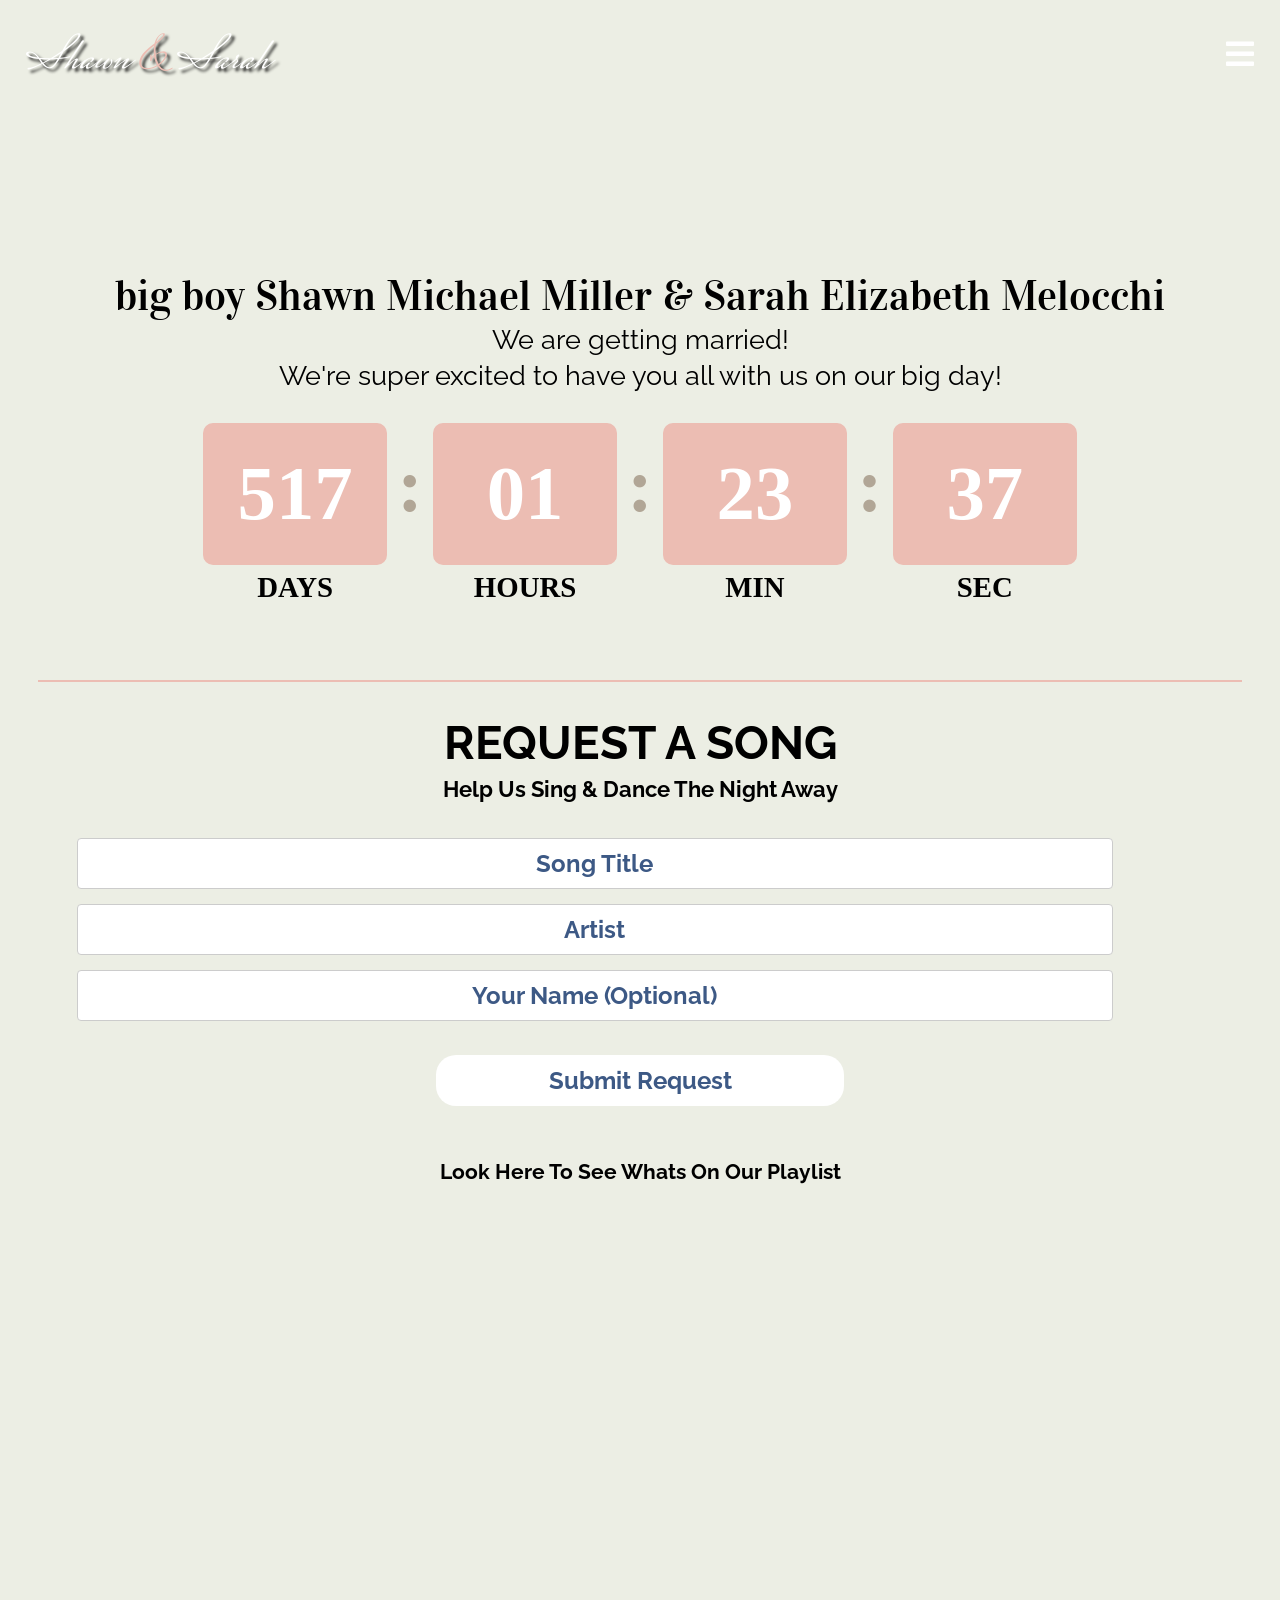
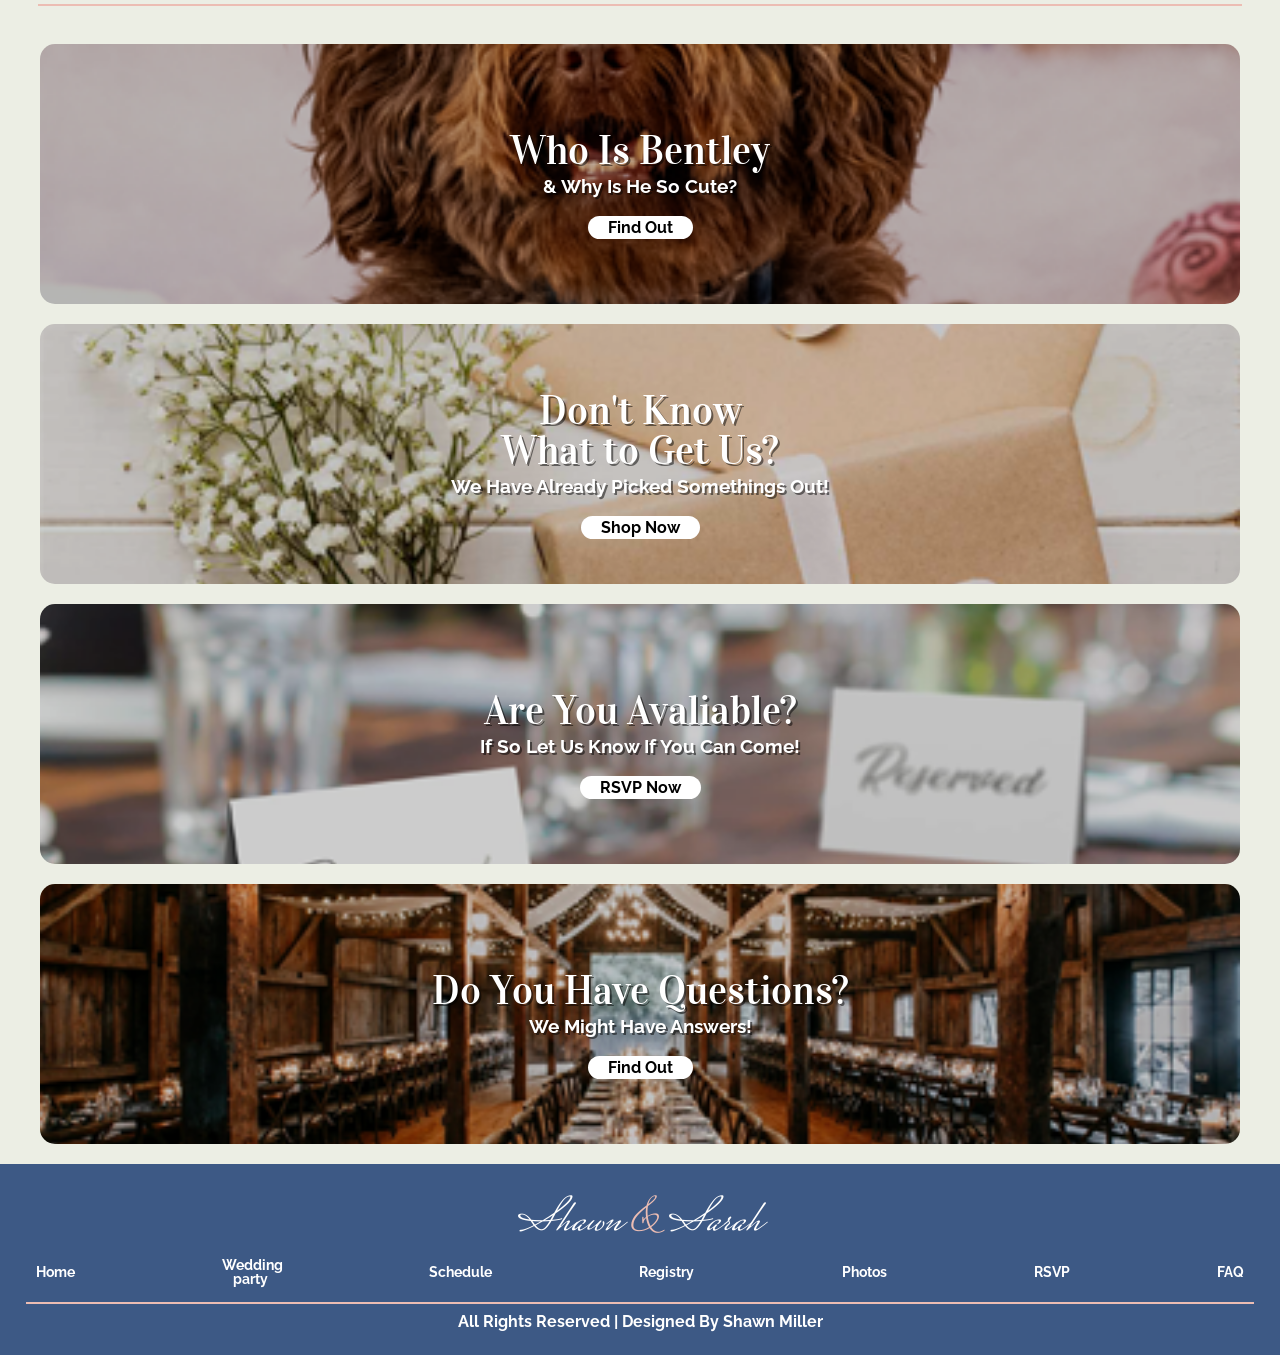
==== index.html @ 7bd36d6a "Index" ====
<!doctype html>
<html>
<head>
<meta charset="UTF-8">
<title>Shawn & Sarah</title>
<link href="css/reset.css" rel="stylesheet" type="text/css">
<link href="css/styles.css" rel="stylesheet" type="text/css">
<meta name="description" content="Shawn & Sara Wedding"/>
<meta name="viewport" content="initial-scale=1.0,width=device-width,maximum-scale=1,minimum-scale=1,user-scalable=no" />
<meta name="apple-mobile-web-app-capable" content="yes"/>
<link rel="stylesheet" href="https://use.fontawesome.com/releases/v5.0.7/css/all.css">
<link href="img/favicon.ico" type="image/x-icon" rel="shortcut icon"/>
<link rel="preconnect" href="https://fonts.googleapis.com">
<link rel="preconnect" href="https://fonts.gstatic.com" crossorigin>
<link rel="preconnect" href="https://fonts.googleapis.com">
<link rel="preconnect" href="https://fonts.gstatic.com" crossorigin>
<link href="https://fonts.googleapis.com/css2?family=Mrs+Saint+Delafield&family=Raleway:ital,wght@0,100..900;1,100..900&family=Vidaloka&display=swap" rel="stylesheet">
<script src="js/jquery-3.5.1.min.js"></script>
</head>

<body>

<header id="Home_header">
<nav id="mobile1">
<a href="#" id="button"><i class="fas fa-bars fa-2x"></i></a>
<a href="index.html"><h1>Shawn <span class="Addpink">&</span> Sarah</h1></a>
</nav><!--ends mobile1-->
<nav id="mobile2">
  <a href="index.html"><h1>Shawn <span class="Addpink">&</span> Sarah</h1></a>
<ul>
  <li><a href="index.html">Home</a></li>
  <li><a href="weddingparty.html">Wedding Party</a></li>
  <li><a href="schedule.html">Schedule</a></li>
  <li><a href="registry.html">Registry</a></li>
  <li><a href="photos.html">Photos</a></li>
  <li><a href="rsvp.html">RSVP</a></li>
  <li><a href="faq.html">FAQ</a></li>
</ul>
</nav><!--ends mobile2-->
</header><!--ends header_mobile-->


<main id="home">

<section class="Couple">
  <h1> big boy Shawn Michael Miller & Sarah Elizabeth Melocchi</h1>

  <p> We are getting married! <br>We're super excited to have you all with us on our big day!</br><p>

    <!-- count down timmer -->
  <section id="clock">

  <div class="container">
    <ul id="countdown">
      <li id="days">
        <span class="number">00</span>
        <span class="label">Days</span>
      </li>
      <li class="colon"><span>:</span></li>
      <li id="hours">
        <span class="number">00</span>
        <span class="label">Hours</span>
      </li>
      <li class="colon"><span>:</span></li>
      <li id="minutes">
        <span class="number">00</span>
        <span class="label">Min</span>
      </li>
      <li class="colon"><span>:</span></li>
      <li id="seconds">
        <span class="number">00</span>
        <span class="label">Sec</span>
      </li>
    </ul>
    <div id="timer-message" class="timer-message"></div>
  </div>
</section>
  <script>
  /* --------------------------
   * Based on Chris Johnson's Countup and Countdown https://codepen.io/chrisjdesigner/pen/dMbmoE
   * -------------------------- */
  /* --------------------------
   * GLOBAL VARS
   * -------------------------- */
  // The date you want to count down to
  var targetDate = new Date("2028/05/6 00:00:00");

  // Other date related variables
  var days;
  var hrs;
  var min;
  var sec;

  /* --------------------------
   * ON DOCUMENT LOAD
   * -------------------------- */
  $(function () {
    // Calculate time until launch date
    timeToLaunch();
    $("#days .number").text(days);
    $("#hours .number").text(hrs);
    $("#minutes .number").text(min);
    $("#seconds .number").text(sec);

    var currentDate = new Date();

    // Find the difference between dates
    var dateDiff = (currentDate - targetDate) / 1000;
    // Begin Countdown ONLY if date is in the future
    if (dateDiff < 0) {
      setTimeout(countDownTimer, 1001);
    } else {
      $("#days .number").text("00");
      $("#hours .number").text("00");
      $("#minutes .number").text("00");
      $("#seconds .number").text("00");
      $("#timer-message").text("Time To Say I Do!");
    }
  });

  /* --------------------------
  * FIGURE OUT THE AMOUNT OF TIME LEFT BEFORE LAUNCH
  * -------------------------- */
  function timeToLaunch() {
    // Get the current date
    var currentDate = new Date();

    // Find the difference between dates
    var diff = (currentDate - targetDate) / 1000;
    var diff = Math.abs(Math.floor(diff));

    // Check number of days until target
    days = Math.floor(diff / (24 * 60 * 60));
    sec = diff - days * 24 * 60 * 60;
    // Add leading 0s if days is below 10
    if (days < 10) {
      days = "0" + days;
    }
    // Add leading 0s if sec is below 10
    if (sec < 10) {
      sec = "0" + sec;
    }

    // Check number of hours until target
    hrs = Math.floor(sec / (60 * 60));
    sec = sec - hrs * 60 * 60;
    // Add leading 0s if hrs is below 10
    if (hrs < 10) {
      hrs = "0" + hrs;
    }
    if (sec < 10) {
      sec = "0" + sec;
    }

    // Check number of minutes until target
    min = Math.floor(sec / 60);
    sec = sec - min * 60;
    // Add leading 0s if min is below 10
    if (min < 10) {
      min = "0" + min;
    }
    if (sec < 10) {
      sec = "0" + sec;
    }
  }

  /* --------------------------
  * DISPLAY THE CURRENT COUNT TO LAUNCH
  * -------------------------- */
  function countDownTimer() {
    // Figure out the time to launch
    timeToLaunch();

    // Write to countdown component
    $("#days .number").text(days);
    $("#hours .number").text(hrs);
    $("#minutes .number").text(min);
    $("#seconds .number").text(sec);

    // Repeat the check every second
    setTimeout(countDownTimer, 1000);
  }
  </script>

</section>

<div class="requestbox">
        <h2>REQUEST A SONG</h2>
        <h3> Help Us Sing & Dance The Night Away</h3>
        <form action="https://formspree.io/f/xeelalpz" method="POST">
            <input type="text" name="song" placeholder="Song Title" required>
            <input type="text" name="artist" placeholder="Artist" required>
            <input type="text" name="guest" placeholder="Your Name (Optional)">
            <button type="submit">Submit Request</button>
        </form>
        <h4>Look Here To See Whats On Our Playlist</h4>

<iframe data-testid="embed-iframe" style="border-radius:20px" src="https://open.spotify.com/embed/playlist/1egYCrs48PpxqH69RDpEh1?utm_source=generator" width="100%" height="360" frameBorder="0" allowfullscreen="" allow="autoplay; clipboard-write; encrypted-media; fullscreen; picture-in-picture" loading="lazy"></iframe>
</div>


<section class="footerlinks">
<div class="whoisbentley">
<h1>Who Is Bentley</h1>
<h2>& Why Is He So Cute?</h2>
<h3><a href="whoisbentley.html">Find Out</a></h3>
</div>

<div class="registry">
<h1>Don't Know <br>What to Get Us?<br></h1>
<h2>We Have Already Picked Somethings Out!</h2>
<h3><a href="registry.html">Shop Now</a></h3>
</div>

<div class="rsvp">
<h1>Are You Avaliable?</h1>
<h2>If So Let Us Know If You Can Come!</h2>
<h3><a href="rsvp.html">RSVP Now</a></h3>
</div>

<div class="faq">
<h1>Do You Have Questions?</h1>
<h2>We Might Have Answers!</h2>
<h3><a href="faq.html">Find Out</a></h3>
</div>
</section>

</main>



<footer>
  <h1>Shawn <span class="Addpink">&</span> Sarah</h1>

  <nav id="footernav">
  <ul>
    <li><a href="index.html">Home</a></li>
    <li class="weddingpartylink"><a href="weddingparty.html">Wedding party</a></li>
    <li><a href="schedule.html">Schedule</a></li>
    <li><a href="registry.html">Registry</a></li>
    <li><a href="photos.html">Photos</a></li>
    <li><a href="rsvp.html">RSVP</a></li>
    <li><a href="faq.html">FAQ</a></li>
  </ul>
  </nav><!--ends mobile2-->


  <h6>All Rights Reserved | Designed By Shawn Miller</h6>
</footer>
<script src="js/script.js"></script>
</body>
</html>
---- css/styles.css ----
/*#3D5985;
#697A94;
#B1A696;
#DDD8C0;
#ECEEE4;*/

/*
.vidaloka-regular {
  font-family: "Vidaloka", serif;
  font-weight: 400;
  font-style: normal;
}

.raleway-<uniquifier> {
  font-family: "Raleway", sans-serif;
  font-optical-sizing: auto;
  font-weight: <weight>;
  font-style: normal;
}
mrs-saint-delafield-regular {
  font-family: "Mrs Saint Delafield", cursive;
  font-weight: 400;
  font-style: normal;
}
*/
/*STARTS CSS for all pages*/
body{
  background-color: #ECEEE4;
}
img{
  width: 100%;
}
/*Shawn & Sarah Logo*/
header h1{
font-family: "Mrs Saint Delafield", cursive;
font-weight: 400;
font-style: normal;
color: #fff;
font-size: 3em;
padding: 3% 2% 2%;
}
header a:link, header a:active, header a:visited{
color: #fff;
text-decoration: none;
padding-right: 5%;
transition: color .5s;
}
.Addpink{
  color: #ECBDB3;
}
/*Shawn & Sarah Logo*/

/*Starts Moblie Nav*/
#button{
  float: right;
  color: #fff;
  font-size: 1em;
  padding: 3% 2% 0;/*pushes button inward on top and sides*/
}

#mobile2{
  position: absolute; /* Fixes position relative to viewport */
  width: 100%;     /* Spans full width */
  height: 800px;
  top: 0%;
  bottom: 0%;
  z-index: 2;   /* Ensures it stays above other content */
  text-align: center;
  display: none;
  background-color: #3D5985;
  padding-top: 0%;
}
#mobile2 h1{
  margin-top: 20px;
  font-size: 3.5em;
}
#mobile2 li{
  font-family: "Raleway", sans-serif;
  font-optical-sizing: auto;
  font-weight: <weight>;
  font-style: normal;
  font-size: 2em;
  line-height: 3em;
  padding-left: 5%;
}
#mobile2 li:hover{
  background-color: #B1A696;
}
#mobile2 a:link, #mobile2 a:active, #mobile2 a:visited{
color: #fff;
text-decoration: none;
padding-right: 5%;
transition: color .5s;
}
#mobile2 a:hover{
  color: #ECEEE4;
}/*ends Moblie Nav*/
/*Starts Links on all pages*/
.footerlinks{
  margin: 5px 40px 10px;
}

.whoisbentley{
  width: 100%;
  height: 260px;
  align-content: center;
  margin-bottom: 20px;
  background-image: url(../img/WHOISBENTLY.png);
  background-repeat: no-repeat; /* Prevents the image from tiling */
  background-position: center;
  background-size: cover; /* Scales the image to cover the entire container */
  border-radius: 15px;
}
.whoisbentley h1{
  margin-top: 50px;
  font-family: "Vidaloka", serif;
  font-weight: 400;
  font-style: normal;
  font-size: 2.5em;
  text-align: center;
  padding-bottom: 6px;
  color: #fff;
  text-shadow: 2px 2px rgba(0, 0, 0, 0.5); /* h-shadow, v-shadow, color */
}
.whoisbentley h2{
  font-family: "Raleway", sans-serif;
  font-optical-sizing: auto;
  font-weight: bold;
  font-style: normal;
  font-size: 1.2em;
  text-align: center;
  padding-bottom: 1%;
  color: #fff;
  text-shadow: 2px 2px rgba(0, 0, 0, 0.5); /* h-shadow, v-shadow, color */
}

.whoisbentley h3{
  font-family: "Raleway", sans-serif;
  font-optical-sizing: auto;
  font-weight: bold;
  font-style: normal;
  font-size: 1em;
  text-align: center;
  padding-bottom: 1%;
  padding: 2px;
  margin: 10px 30px 30px;
}
.whoisbentley a:link, .whoisbentley a:active, .whoisbentley a:visited{
  color: #000;
  padding: 2px 20px 2px;
  text-decoration: none;
  transition: .5s;
  background-color: #fff;
  border-radius: 15px;
}

.whoisbentley a:hover{
  color: #ECBDB3;
  padding: 2px 30px 2px;
}

.registry{
  width: 100%;
  height: 260px;
  align-content: center;
  margin-bottom: 20px;
  background-image: url(../img/Gift.png);
  background-repeat: no-repeat; /* Prevents the image from tiling */
  background-position: center;
  background-size: cover; /* Scales the image to cover the entire container */
  border-radius: 15px;
}
.registry h1{
  margin-top: 50px;
  font-family: "Vidaloka", serif;
  font-weight: 400;
  font-style: normal;
  font-size: 2.5em;
  text-align: center;
  padding-bottom: 6px;
  color: #fff;
  text-shadow: 2px 2px rgba(0, 0, 0, 0.5); /* h-shadow, v-shadow, color */
}
.registry h2{
  font-family: "Raleway", sans-serif;
  font-optical-sizing: auto;
  font-weight: bold;
  font-style: normal;
  font-size: 1.2em;
  text-align: center;
  padding-bottom: 1%;
  color: #fff;
  text-shadow: 2px 2px rgba(0, 0, 0, 0.5); /* h-shadow, v-shadow, color */
}

.registry h3{
  font-family: "Raleway", sans-serif;
  font-optical-sizing: auto;
  font-weight: bold;
  font-style: normal;
  font-size: 1em;
  text-align: center;
  padding-bottom: 1%;
  padding: 2px;
  margin: 10px 30px 30px;
}
.registry a:link, .registry a:active, .registry a:visited{
  color: #000;
  padding: 2px 20px 2px;
  text-decoration: none;
  transition: .5s;
  background-color: #fff;
  border-radius: 15px;
}

.registry a:hover{
  color: #ECBDB3;
  padding: 2px 30px 2px;
}

.rsvp{
  width: 100%;
  height: 260px;
  align-content: center;
  margin-bottom: 20px;
  background-image: url(../img/rsvp.png);
  background-repeat: no-repeat; /* Prevents the image from tiling */
  background-position: center;
  background-size: cover; /* Scales the image to cover the entire container */
  border-radius: 15px;
}
.rsvp h1{
  margin-top: 50px;
  font-family: "Vidaloka", serif;
  font-weight: 400;
  font-style: normal;
  font-size: 2.5em;
  text-align: center;
  padding-bottom: 6px;
  color: #fff;
  text-shadow: 2px 2px rgba(0, 0, 0, 0.5); /* h-shadow, v-shadow, color */
}
.rsvp h2{
  font-family: "Raleway", sans-serif;
  font-optical-sizing: auto;
  font-weight: bold;
  font-style: normal;
  font-size: 1.2em;
  text-align: center;
  padding-bottom: 1%;
  color: #fff;
  text-shadow: 2px 2px rgba(0, 0, 0, 0.5); /* h-shadow, v-shadow, color */
}

.rsvp h3{
  font-family: "Raleway", sans-serif;
  font-optical-sizing: auto;
  font-weight: bold;
  font-style: normal;
  font-size: 1em;
  text-align: center;
  padding-bottom: 1%;
  padding: 2px;
  margin: 10px 30px 30px;
}
.rsvp a:link, .rsvp a:active, .rsvp a:visited{
  color: #000;
  padding: 2px 20px 2px;
  text-decoration: none;
  transition: .5s;
  background-color: #fff;
  border-radius: 15px;
}

.rsvp a:hover{
  color: #ECBDB3;
  padding: 2px 30px 2px;
}

.faq{
  width: 100%;
  height: 260px;
  align-content: center;
  margin-bottom: 20px;
  background-image: url(../img/Barn.png);
  background-repeat: no-repeat; /* Prevents the image from tiling */
  background-position: center;
  background-size: cover; /* Scales the image to cover the entire container */
  border-radius: 15px;
}
.faq h1{
  margin-top: 50px;
  font-family: "Vidaloka", serif;
  font-weight: 400;
  font-style: normal;
  font-size: 2.5em;
  text-align: center;
  padding-bottom: 6px;
  color: #fff;
  text-shadow: 2px 2px rgba(0, 0, 0, 0.5); /* h-shadow, v-shadow, color */
}
.faq h2{
  font-family: "Raleway", sans-serif;
  font-optical-sizing: auto;
  font-weight: bold;
  font-style: normal;
  font-size: 1.2em;
  text-align: center;
  padding-bottom: 1%;
  color: #fff;
  text-shadow: 2px 2px rgba(0, 0, 0, 0.5); /* h-shadow, v-shadow, color */
}

.faq h3{
  font-family: "Raleway", sans-serif;
  font-optical-sizing: auto;
  font-weight: bold;
  font-style: normal;
  font-size: 1em;
  text-align: center;
  padding-bottom: 1%;
  padding: 2px;
  margin: 10px 30px 30px;
}
.faq a:link, .faq a:active, .faq a:visited{
  color: #000;
  padding: 2px 20px 2px;
  text-decoration: none;
  transition: .5s;
  background-color: #fff;
  border-radius: 15px;
}

.faq a:hover{
  color: #ECBDB3;
  padding: 2px 30px 2px;
}/*Ends Links on all pages*/
/*ENDS CSS for all pages*/



/*Starts Main Home page*/
#Home_header #mobile1 h1{
text-shadow: 3px 3px 3px rgba(0, 0, 0, 1);
}

#Home_header{
  height: 250px;
  background-image: url(../img/Shawn_&_Sarah_Home.png);
  background-repeat: no-repeat; /* Prevents the image from tiling */
  background-position: 0px -200px; /* Centers the image */
  background-size: cover; /* Scales the image to cover the entire container */
}
.ShawnSarahhomepage{
  max-width:900px;
}
.Couple{
  padding: 2% 2% 2%;
}
.Couple h1{
  font-family: "Vidaloka", serif;
  font-weight: 400;
  font-style: normal;
  font-size: 2.6em;
  text-align: center;
  padding-bottom: 5px;
}

.Couple p{
  font-family: "Raleway", sans-serif;
  font-optical-sizing: auto;
  font-weight: <weight>;
  font-style: normal;
  font-size: 1.7em;
  text-align: center;
  line-height: 1.3em;
  padding-bottom: 15px;
}

.Couple h3{
  font-family: "Vidaloka", serif;
  font-weight: 400;
  font-style: normal;
  font-size: 3.5em;
  text-align: center;
  color: #3D5985;
}

/*--#clock{
  text-align: center;
  font-family: "Vidaloka", serif;
  font-weight: 400;
  font-style: normal;
  font-size: 3em;
  color: #ECBDB3;
}
.clock{
  text-align: center;
  font-family: "Raleway", sans-serif;
  font-optical-sizing: auto;
  font-weight: <weight>;
  font-style: normal;
  font-size: 1.5em;
  text-align: center;
  word-spacing: 15px;
  margin-left: 20px;
}*/
#clock *,
#clock *:before,
#clock *:after {
  box-sizing: border-box;
}

#clock .main-content {
  height: 100%;
  display: flex;
  justify-content: center;
  align-items: center;
  text-align: center;
}

#clock.container {
  width: 100%;
  max-width: 960px;
  margin: auto;
  padding-inset: 20px;
}

/* Countdown styles */
ul#countdown {
  position: relative;
  display: flex;
  justify-content: center;
  gap: 10px;
  margin: 0 auto;
  padding: 0;
  color: #000;
  overflow: hidden;
  font-weight: bold;
  line-height: 1.25;

  li {
    flex: 0 0 15%;
    position: relative;
    margin: 0;
    padding: 0;
    display: flex;
    flex-direction: column;
    text-align: center;

    .number,
    &.colon span {
      font-size: clamp(2rem, 6vw, 7.2rem);
    }

    .number {
      padding: 0.3em;
      margin-bottom: 5px;
      display: block;
      background-color: #ECBDB3;
      border-radius: 10px;
      color: #fff;
    }

    &.colon {
      flex: 0 0 1%;
      display: block;

      span {
        padding: 0.2em 0 0;
        display: block;
        color: #B1A696;
      }
    }

    .label {
      color: #000;
      font-size: clamp(1.3rem, 3vw, 1.8rem);
      text-transform: uppercase;
    }
  }
}

.timer-message {
  text-align: center;
  font-family: "Raleway", sans-serif;
  font-optical-sizing: auto;
  font-weight: bold;
  font-style: normal;
  font-size: 2em;
  text-align: center;
  color: #DE8E7C;
  padding-top: 10px;
}

.requestbox{
  padding: 3%;
  margin: 3%;
  border-top: 2px solid #ECBDB3;
  border-bottom: 2px solid #ECBDB3;
}/* Countdown styles */

.requestbox h2{
  font-family: "Raleway", sans-serif;
  font-optical-sizing: auto;
  font-weight: bold;
  font-style: normal;
  font-size: 2.9em;
  text-align: center;
  padding-bottom: 1%;
}
.requestbox h3{
  font-family: "Raleway", sans-serif;
  font-optical-sizing: auto;
  font-weight: bold;
  font-style: normal;
  font-size: 1.4em;
  text-align: center;
  padding-bottom: 2%;
}
.requestbox h4{
  font-family: "Raleway", sans-serif;
  font-optical-sizing: auto;
  font-weight: bold;
  font-style: normal;
  font-size: 1.293em;
  text-align: center;
  padding: 2%;
}
.requestbox input{
  border: none;
  background-color: #fff;
  color: #B1A696;
  font-family: "Raleway", sans-serif;
  font-optical-sizing: auto;
  font-weight: bold;
  font-style: normal;
  font-size: 1.5em;
  border-radius: 20px;
  text-align: center;
  padding: 1% 10% 1%;
  margin-bottom: 3%;
  display: block; /* Input elements are inline by default, change to block */
  margin: 3% auto; /* Sets left and right margins to auto */
}
::placeholder{
  color: #3D5985;
}
.requestbox form{
  align-items: center;
}

.requestbox button{
  color: #3D5985;
  border: none;
  background-color: #fff;
  font-family: "Raleway", sans-serif;
  font-optical-sizing: auto;
  font-weight: bold;
  font-style: normal;
  font-size: 1.5em;
  border-radius: 20px;
  text-align: center;
  padding: 1% 10% 1%;
  display: block; /* Input elements are inline by default, change to block */
  margin: 3% auto; /* Sets left and right margins to auto */
}
.requestbox button:hover{
color: #ECBDB3;
}
.requestbox iframe{
  display: block;
margin: 0% auto;
}
/*Ends Main Home page*/

/*Starts Registry Page*/
#registry_header{
  height: 250px;
  background-image: url(../img/REG_HEAD.PNG);
  background-repeat: no-repeat; /* Prevents the image from tiling */
  background-size: cover; /* Scales the image to cover the entire container */
}
.registry_text{
  margin:  15px 40px;
}
.registry_text h1{
  font-family: "Vidaloka", serif;
  font-weight: 400;
  font-style: normal;
  font-size: 2.6em;
  text-align: center;
  padding-bottom: 15px;
}
.registry_text p{
  font-family: "Raleway", sans-serif;
  font-optical-sizing: auto;
  font-weight: bold;
  font-style: normal;
  font-size: 1em;
  text-align: center;
  line-height: 1.3em;
}

.registry_links{
  background-color: #fff;
  margin: 10px 40px 30px;
  padding: 15px;
  border-radius: 20px;
}

.registry_links img{
  border-radius: 20px;
}
.registry_links h1{
  font-family: "Vidaloka", serif;
  font-weight: 400;
  font-style: normal;
  font-size: 2.5em;
  text-align: center;
  padding: 15px 0px 40px;
}

.registry_links h2{
  font-family: "Raleway", sans-serif;
  font-optical-sizing: auto;
  font-weight: bold;
  font-style: normal;
  font-size: 1.2em;
  text-align: center;
  padding-bottom: 20px;
}
.registry_links a:link, .registry_links a:active, .registry_links a:visited{
  color: #fff;
  padding: 10px 80px 10px;
  text-decoration: none;
  transition: .5s;
  background-color: #000;
  border-radius: 30px;
}

.registry_links a:hover{
  color: #ECBDB3;
  padding: 10px 110px 10px;
}
/*Ends Registry Page*/

/*Starts RSVP PAGE*/
#rsvp_header{
  height: 250px;
  background-image: url(../img/RSVP_HEADER.png);
  background-repeat: no-repeat; /* Prevents the image from tiling */
  background-size: cover; /* Scales the image to cover the entire container */
}
#RSVP_PAGE h1{
  font-family: "Vidaloka", serif;
  font-weight: 400;
  font-style: normal;
  font-size: 2.6em;
  text-align: center;
  padding: 20px 0px;
}

#RSVP_PAGE h2{
  font-family: "Raleway", sans-serif;
  font-optical-sizing: auto;
  font-weight: bold;
  font-style: normal;
  font-size: 1.3em;
  text-align: center;
  padding-top: 5%;
}

.rsvp-container {
  max-width: 500px;
  margin: 50px auto;
  padding: 30px;
  border: 1px solid #ddd;
  border-radius: 8px;
  font-family: sans-serif;
  text-align: center;
  box-shadow: 0 4px 10px rgba(0,0,0,0.1);
}

input[type="text"], textarea {
  width: 90%;
  padding: 10px;
  margin: 15px 0;
  border: 1px solid #ccc;
  border-radius: 4px;
}

#RSVP_PAGE button {
  background-color: #2c3e50;
  color: white;
  padding: 10px 20px;
  border: none;
  border-radius: 4px;
  cursor: pointer;
}

#RSVP_PAGE button:hover {
  background-color: #34495e;
}

.radio-group {
  text-align: left;
  display: inline-block;
  margin: 15px 0;
}

/*Ends RSVP Page*/

/*Starts FAQ PAGE*/
#FAQ_header{
  height: 250px;
  background-image: url(../img/download.jpg);
  background-repeat: no-repeat; /* Prevents the image from tiling */
  background-size: cover; /* Scales the image to cover the entire container */
}
#faq_page h1{
  font-family: "Vidaloka", serif;
  font-weight: 400;
  font-style: normal;
  font-size: 2.6em;
  text-align: center;
  padding: 20px 0px;
}

.faq-item {
  margin:  0px 40px 0px;
  background-color: none;
  border-bottom: 2px solid #ECBDB3;
}

.faq-question {
  padding-bottom: 10px;
  padding-top: 10px;
  background-color: #ECEEE4;
  width: 100%;
  display: flex;
  justify-content: space-between; /* Pushes text left, icon right */
  align-items: center;      /* Keeps icon centered vertically to the text */
  border: none;
  cursor: pointer;
  gap: 20px;                /* Ensures text never touches the icon */
}

.faq-question p{
  font-family: "Vidaloka", serif;
  font-weight: 400;
  font-style: normal;
  font-size: 1.2em;
  text-align: left;
}

/* The Plus/X Icon */
.icon {
  position: relative;
  width: 25px;
  height: 25px;
  flex-shrink: 0;           /* CRITICAL: Prevents icon from shrinking */
  transition: transform 0.4s ease;
}

.line {
  position: absolute;
  background-color: #3D5985; /* Change icon color here */
  transition: all 0.3s ease;
  border-radius: 2px;
}

.horizontal {
  width: 100%;
  height: 2px;
  top: 50%;
  transform: translateY(-50%);
}

.vertical {
  width: 2px;
  height: 100%;
  left: 50%;
  transform: translateX(-50%);
}

/* Animation: Plus to X */
.faq-item.active .icon {
  transform: rotate(45deg); /* Rotates the whole icon to make the X */
}

.faq-item.active .vertical {
  /* This creates a cleaner X by aligning with the horizontal line */
  transform: translateX(-50%) rotate(180deg);
}

/* Smooth Slide Logic */
.faq-answer {
  max-height: 0;
  overflow: hidden;
  transition: max-height 0.3s cubic-bezier(0.4, 0, 0.2, 1);
}

.faq-item.active .faq-answer {
  max-height: 1000px; /* Large enough to fit any answer */
  padding-bottom: 10px;
  padding-left: 5px;
}

.faq-answer p{
  font-family: "Raleway", sans-serif;
  font-optical-sizing: auto;
  font-weight: bold;
  font-style: normal;
  text-align: left;
  font-size: .8em;
}
/*Ends FAQ PAGE*/




/*Starts Footer*/
footer{
  position: sticky; /* Fixes position relative to viewport */
  top: 0%;
  padding: 2%;
  text-align: center;
  background-color: #3D5985;
}
footer h1{
  font-family: "Mrs Saint Delafield", cursive;
  font-weight: 400;
  font-style: normal;
  color: #fff;
  font-size: 3em;
  padding: 10px;
}

#footernav{
  font-family: "Raleway", sans-serif;
  font-optical-sizing: auto;
  font-weight: bold;
  font-style: normal;
  font-size: .9em;
  padding-bottom: 15px;
}
#footernav ul{
  display: flex;
  justify-content: space-between;
  align-items: center;
  margin: 0px 10px;
}

#footernav .weddingpartylink{
width: 60px;
}

#footernav a:link, #footernav a:active, #footernav a:visited{
color: #fff;
text-decoration: none;
padding-right: 5%;
transition: color .5s;
}
#footernav a:hover{
  color: #ECEEE4;
}/*ends Moblie Nav*/
footer h6{
  font-family: "Raleway", sans-serif;
  font-optical-sizing: auto;
  font-weight: bold;
  font-style: normal;
  font size:1em;
  color: #fff;
  border-top: 2px solid #ECBDB3;
  padding-top: 10px;
}
/*ends Footer*/
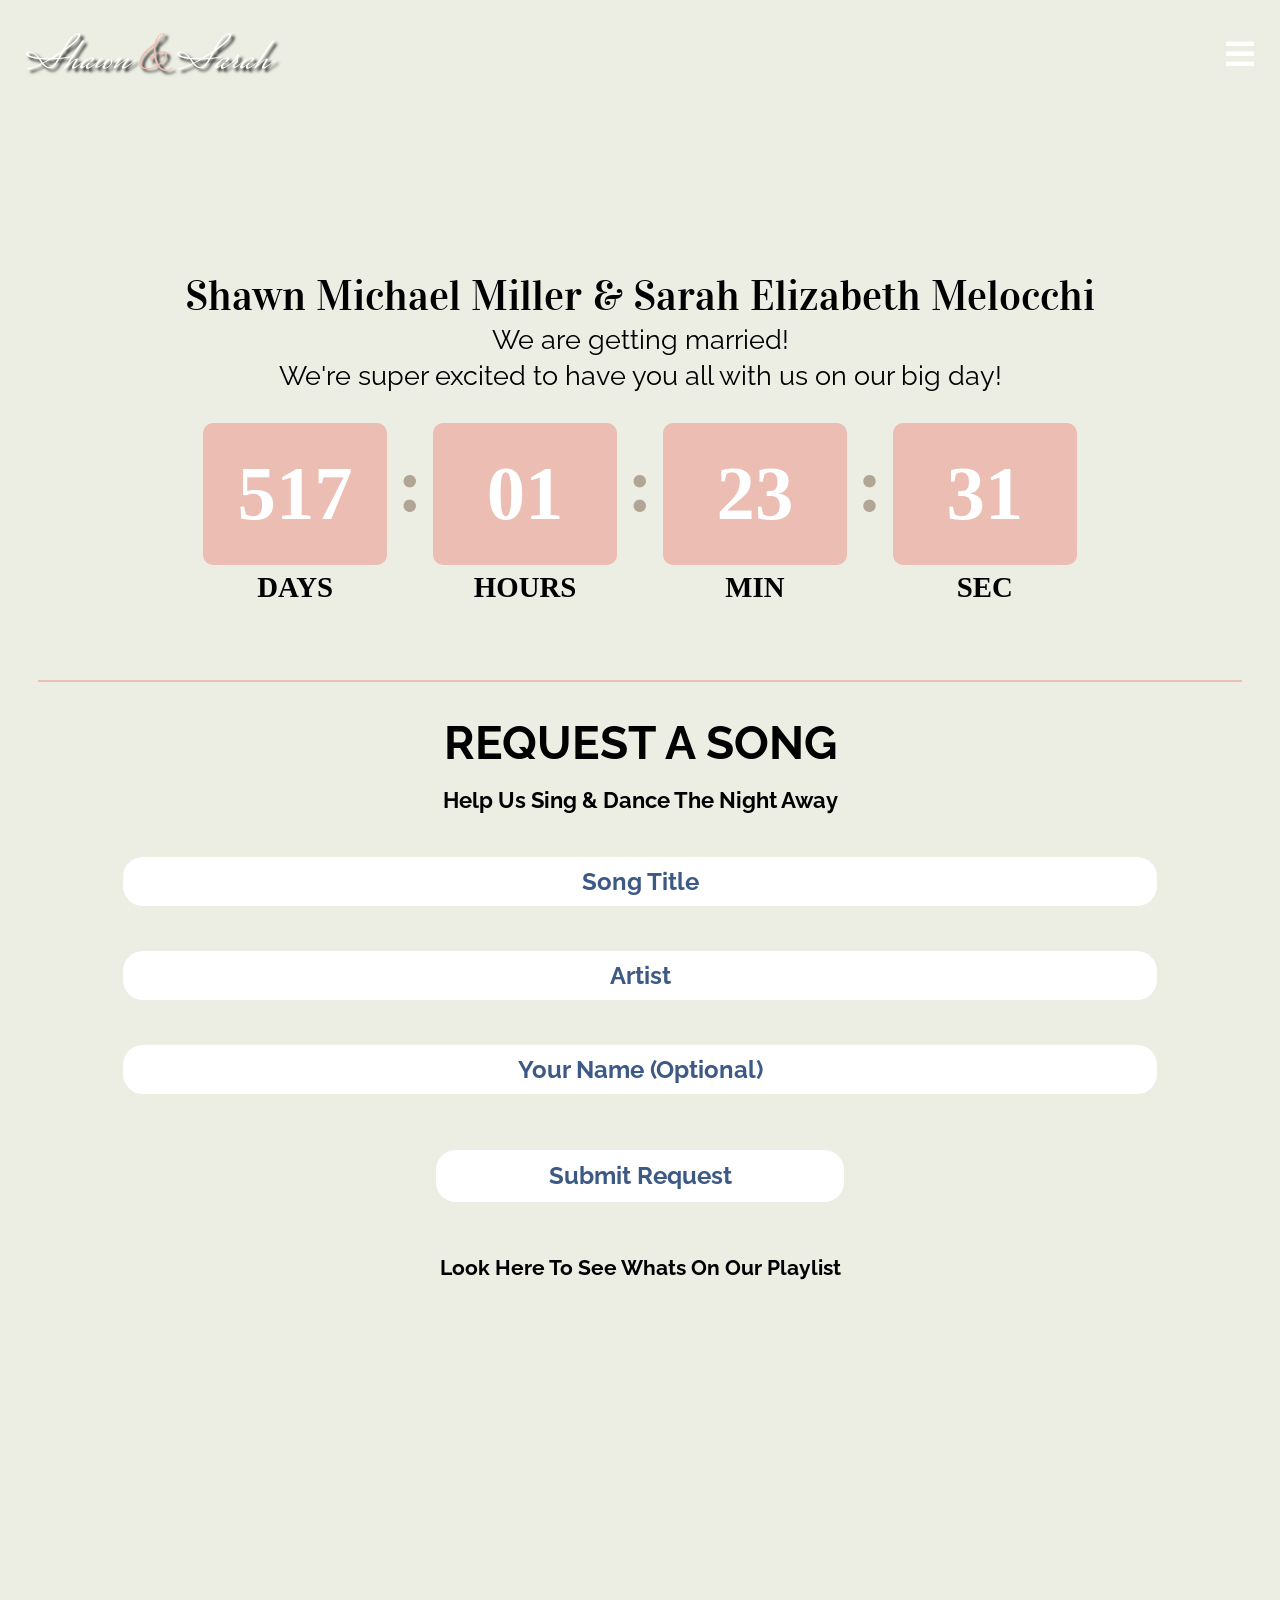
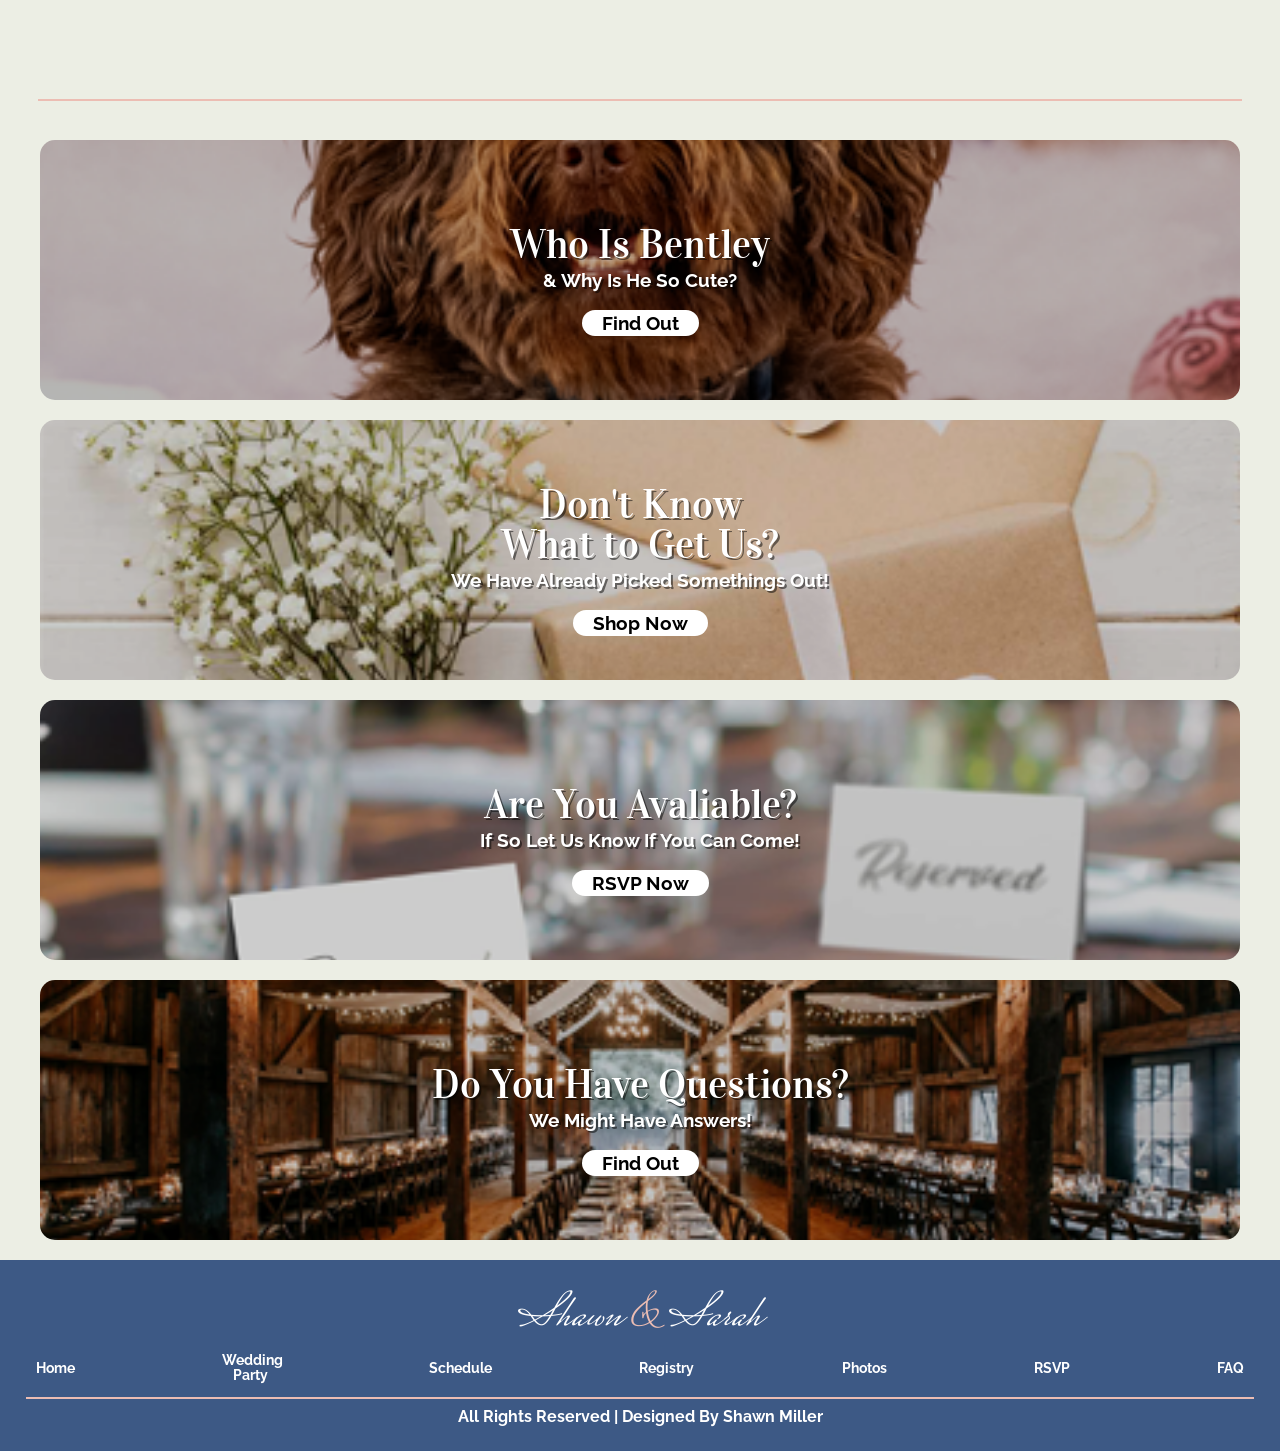
==== commit 676af898: "7/18 3am Update" ====
--- a/index.html
+++ b/index.html
@@ -27,6 +27,7 @@
 </nav><!--ends mobile1-->
 <nav id="mobile2">
   <a href="index.html"><h1>Shawn <span class="Addpink">&</span> Sarah</h1></a>
+  <a href="#" id="close-btn">&times;</a>
 <ul>
   <li><a href="index.html">Home</a></li>
   <li><a href="weddingparty.html">Wedding Party</a></li>
@@ -43,7 +44,7 @@
 <main id="home">
 
 <section class="Couple">
-  <h1> big boy Shawn Michael Miller & Sarah Elizabeth Melocchi</h1>
+  <h1>Shawn Michael Miller & Sarah Elizabeth Melocchi</h1>
 
   <p> We are getting married! <br>We're super excited to have you all with us on our big day!</br><p>
 
@@ -235,7 +236,7 @@
   <nav id="footernav">
   <ul>
     <li><a href="index.html">Home</a></li>
-    <li class="weddingpartylink"><a href="weddingparty.html">Wedding party</a></li>
+    <li class="weddingpartylink"><a href="weddingparty.html">Wedding Party</a></li>
     <li><a href="schedule.html">Schedule</a></li>
     <li><a href="registry.html">Registry</a></li>
     <li><a href="photos.html">Photos</a></li>
--- a/css/styles.css
+++ b/css/styles.css
@@ -58,10 +58,26 @@
   padding: 3% 2% 0;/*pushes button inward on top and sides*/
 }
 
+#close-btn {
+  position: absolute;
+  top: 20px;
+  right: 10px;
+  font-size: 4em;      /* Makes the X nice and big */
+  color: #fff;         /* Matches your white text */
+  text-decoration: none;
+  cursor: pointer;
+  line-height: 1;
+  transition: color 0.3s;
+}
+
+#close-btn:hover {
+  color: #ECEEE4;      /* Matches your other hover link color */
+}
+
 #mobile2{
-  position: absolute; /* Fixes position relative to viewport */
+  position: fixed; /* Fixes position relative to viewport */
   width: 100%;     /* Spans full width */
-  height: 800px;
+  height: 100%;
   top: 0%;
   bottom: 0%;
   z-index: 2;   /* Ensures it stays above other content */
@@ -70,8 +86,11 @@
   background-color: #3D5985;
   padding-top: 0%;
 }
+
 #mobile2 h1{
+  text-align: left;
   margin-top: 20px;
+  margin-left:10px;
   font-size: 3.5em;
 }
 #mobile2 li{
@@ -82,6 +101,7 @@
   font-size: 2em;
   line-height: 3em;
   padding-left: 5%;
+  margin-top: 10px;
 }
 #mobile2 li:hover{
   background-color: #B1A696;
@@ -95,6 +115,7 @@
 #mobile2 a:hover{
   color: #ECEEE4;
 }/*ends Moblie Nav*/
+
 /*Starts Links on all pages*/
 .footerlinks{
   margin: 5px 40px 10px;
@@ -139,7 +160,7 @@
   font-optical-sizing: auto;
   font-weight: bold;
   font-style: normal;
-  font-size: 1em;
+  font-size: 1.2em;
   text-align: center;
   padding-bottom: 1%;
   padding: 2px;
@@ -198,7 +219,7 @@
   font-optical-sizing: auto;
   font-weight: bold;
   font-style: normal;
-  font-size: 1em;
+  font-size: 1.2em;
   text-align: center;
   padding-bottom: 1%;
   padding: 2px;
@@ -257,7 +278,7 @@
   font-optical-sizing: auto;
   font-weight: bold;
   font-style: normal;
-  font-size: 1em;
+  font-size: 1.2em;
   text-align: center;
   padding-bottom: 1%;
   padding: 2px;
@@ -316,7 +337,7 @@
   font-optical-sizing: auto;
   font-weight: bold;
   font-style: normal;
-  font-size: 1em;
+  font-size: 1.2em;
   text-align: center;
   padding-bottom: 1%;
   padding: 2px;
@@ -386,25 +407,7 @@
   color: #3D5985;
 }
 
-/*--#clock{
-  text-align: center;
-  font-family: "Vidaloka", serif;
-  font-weight: 400;
-  font-style: normal;
-  font-size: 3em;
-  color: #ECBDB3;
-}
-.clock{
-  text-align: center;
-  font-family: "Raleway", sans-serif;
-  font-optical-sizing: auto;
-  font-weight: <weight>;
-  font-style: normal;
-  font-size: 1.5em;
-  text-align: center;
-  word-spacing: 15px;
-  margin-left: 20px;
-}*/
+
 #clock *,
 #clock *:before,
 #clock *:after {
@@ -507,7 +510,7 @@
   font-style: normal;
   font-size: 2.9em;
   text-align: center;
-  padding-bottom: 1%;
+  padding-bottom: 2%;
 }
 .requestbox h3{
   font-family: "Raleway", sans-serif;
@@ -527,8 +530,19 @@
   text-align: center;
   padding: 2%;
 }
-.requestbox input{
-  border: none;
+
+::placeholder{
+  color: #3D5985;
+}
+
+.requestbox form{
+  display: flex;
+  flex-direction: column;
+  align-items: center;
+}
+
+.requestbox form input {
+  Border:none;
   background-color: #fff;
   color: #B1A696;
   font-family: "Raleway", sans-serif;
@@ -538,16 +552,8 @@
   font-size: 1.5em;
   border-radius: 20px;
   text-align: center;
-  padding: 1% 10% 1%;
-  margin-bottom: 3%;
   display: block; /* Input elements are inline by default, change to block */
-  margin: 3% auto; /* Sets left and right margins to auto */
-}
-::placeholder{
-  color: #3D5985;
-}
-.requestbox form{
-  align-items: center;
+  margin: 2% auto; /* Sets left and right margins to auto */
 }
 
 .requestbox button{
@@ -652,28 +658,28 @@
   background-repeat: no-repeat; /* Prevents the image from tiling */
   background-size: cover; /* Scales the image to cover the entire container */
 }
-#RSVP_PAGE h1{
-  font-family: "Vidaloka", serif;
-  font-weight: 400;
-  font-style: normal;
-  font-size: 2.6em;
-  text-align: center;
-  padding: 20px 0px;
-}
-
-#RSVP_PAGE h2{
-  font-family: "Raleway", sans-serif;
-  font-optical-sizing: auto;
-  font-weight: bold;
-  font-style: normal;
-  font-size: 1.3em;
-  text-align: center;
-  padding-top: 5%;
+.rsvpopening h1{
+  font-family: "Vidaloka", serif;
+  font-weight: 400;
+  font-style: normal;
+  font-size: 2em;
+  text-align: center;
+  padding: 2%;
+}
+
+.rsvpopening h2{
+  font-family: "Raleway", sans-serif;
+  font-optical-sizing: auto;
+  font-weight: bold;
+  font-style: normal;
+  font-size: 1.2em;
+  text-align: center;
+  padding-top: 2%;
 }
 
 .rsvp-container {
   max-width: 500px;
-  margin: 50px auto;
+  margin: 20px auto;
   padding: 30px;
   border: 1px solid #ddd;
   border-radius: 8px;
@@ -682,12 +688,32 @@
   box-shadow: 0 4px 10px rgba(0,0,0,0.1);
 }
 
+.rsvp-container h2{
+  font-family: "Vidaloka", serif;
+  font-weight: 400;
+  font-style: normal;
+  font-size: 2em;
+  text-align: center;
+  padding-bottom: 10px;
+}
+
+
+
+
 input[type="text"], textarea {
   width: 90%;
   padding: 10px;
-  margin: 15px 0;
+  margin: 10px 0 15px;
   border: 1px solid #ccc;
   border-radius: 4px;
+}
+
+#RSVP_PAGE label {
+  display: block;
+  text-align: left;
+  margin-top: 10px;
+  font-family: "Raleway", sans-serif;
+  font-weight: 600;
 }
 
 #RSVP_PAGE button {
@@ -706,7 +732,11 @@
 .radio-group {
   text-align: left;
   display: inline-block;
-  margin: 15px 0;
+  margin: 10px 0 15px;
+}
+
+#plus-one-group {
+  margin-bottom: 10px;
 }
 
 /*Ends RSVP Page*/
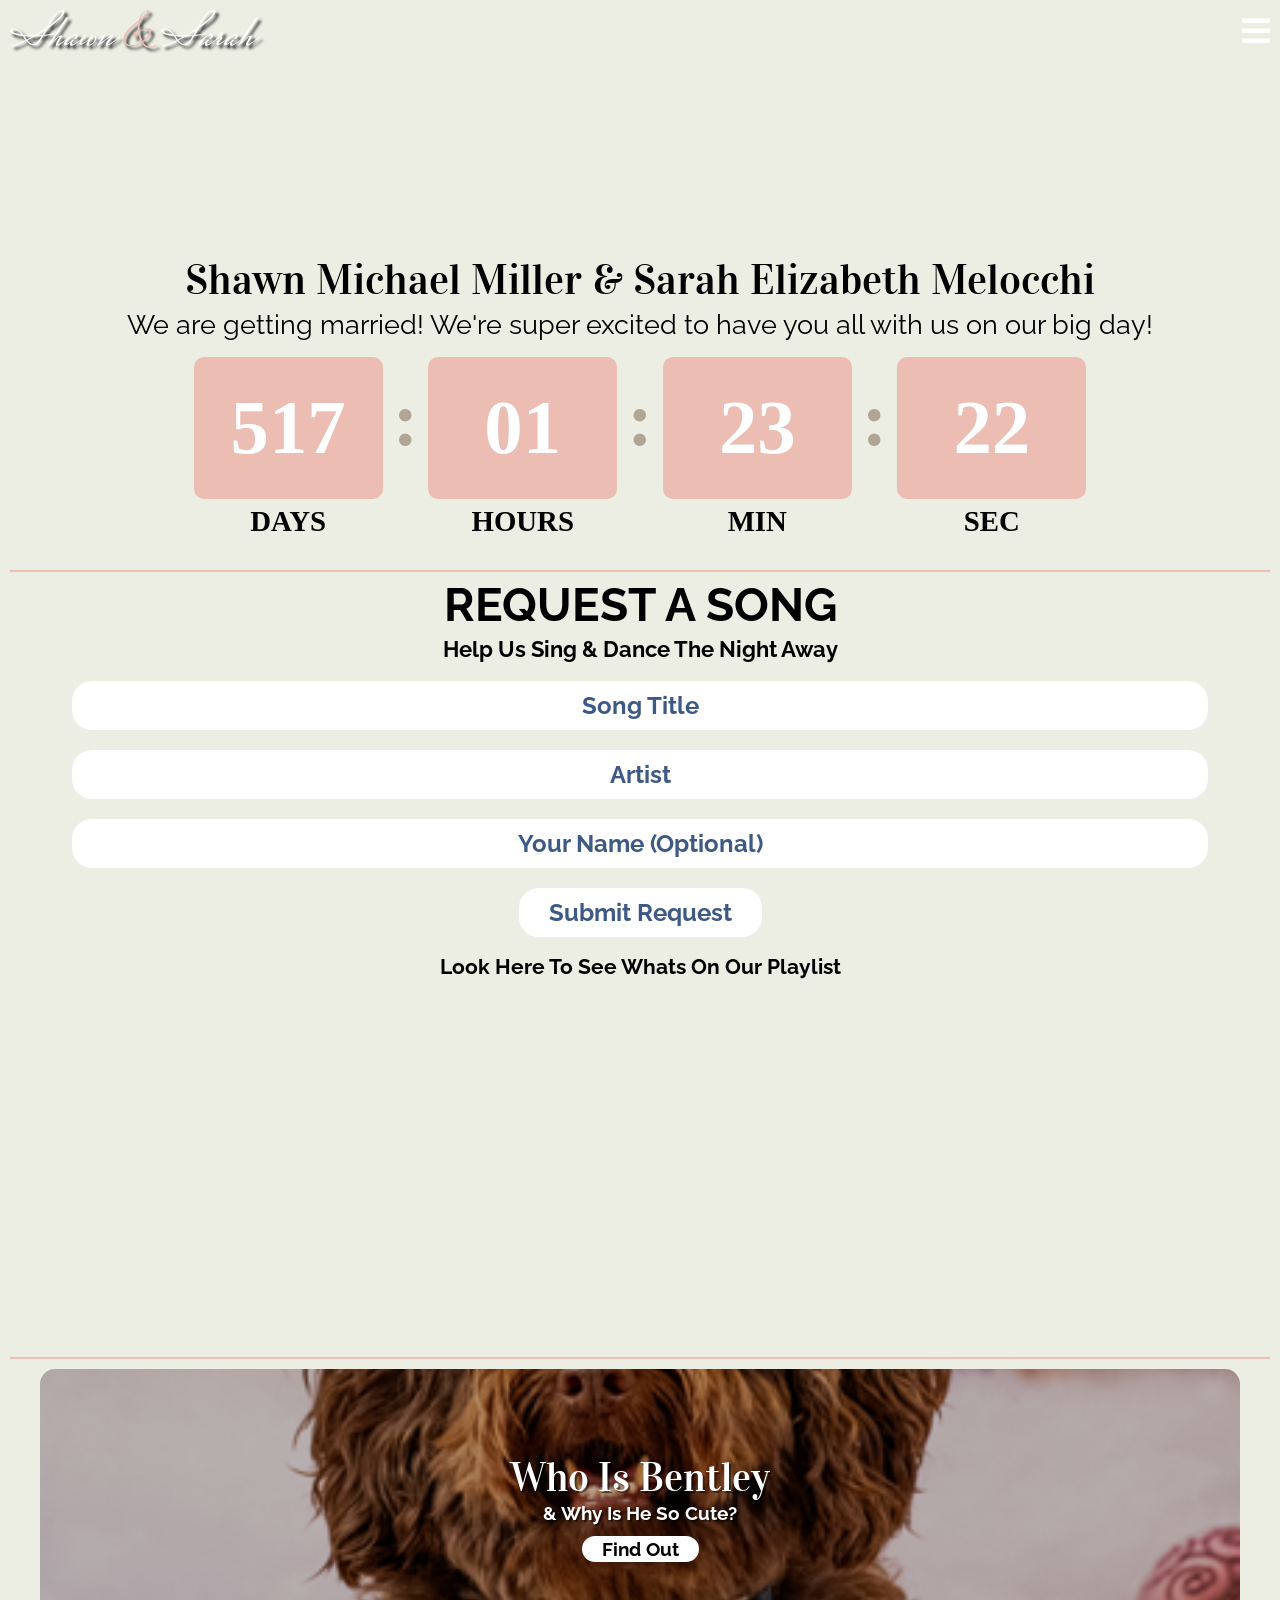
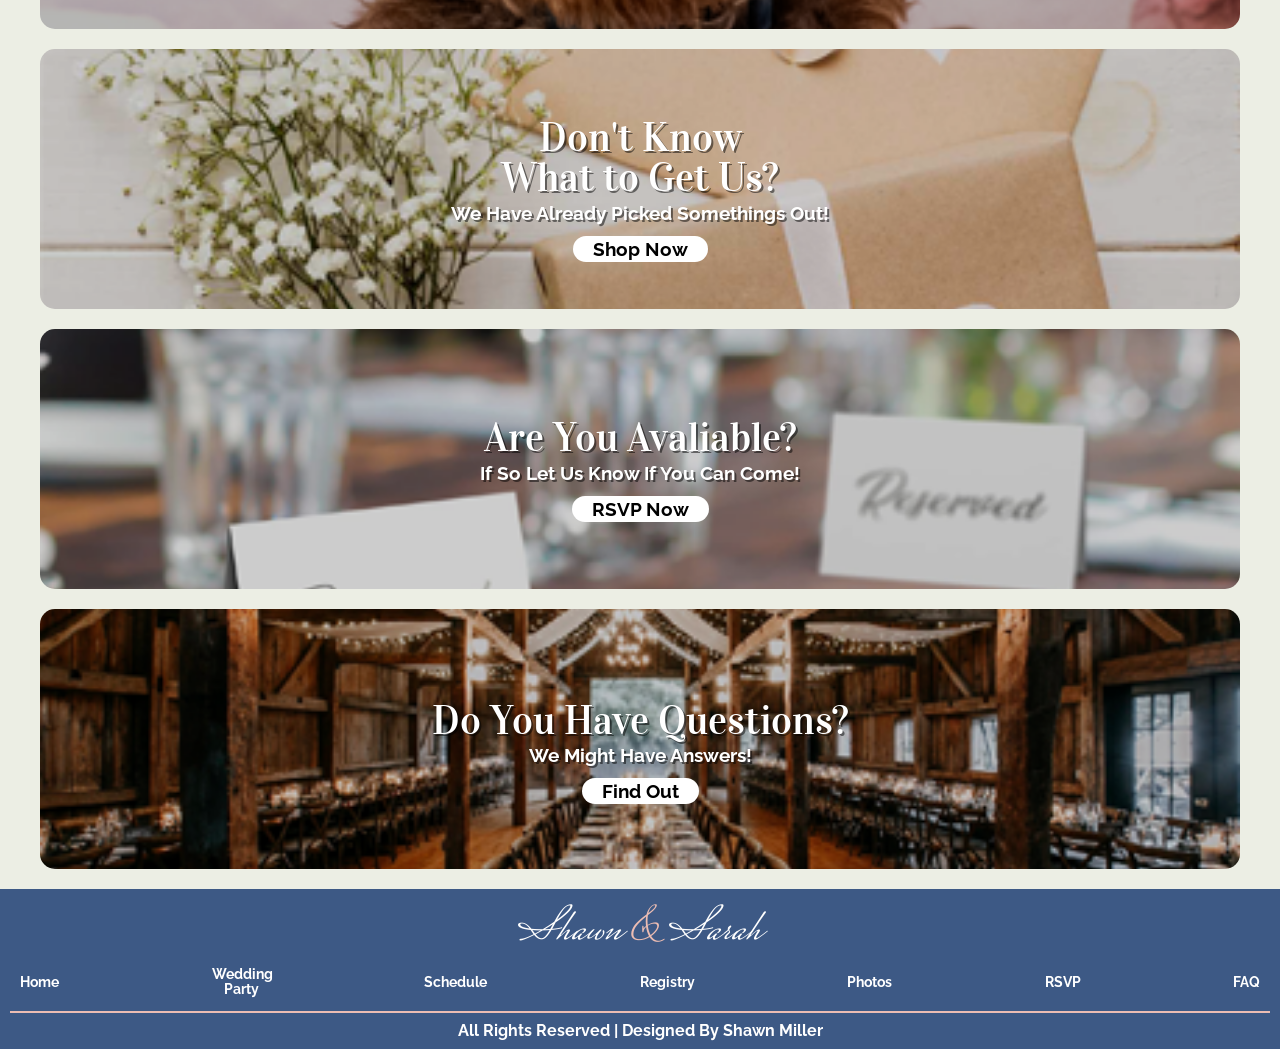
==== commit 4ec3b93a: "7/18 1PM UPDATE" ====
--- a/index.html
+++ b/index.html
@@ -46,8 +46,9 @@
 <section class="Couple">
   <h1>Shawn Michael Miller & Sarah Elizabeth Melocchi</h1>
 
-  <p> We are getting married! <br>We're super excited to have you all with us on our big day!</br><p>
-
+  <p> We are getting married! 
+    We're super excited to have you 
+    all with us on our big day!</p>
     <!-- count down timmer -->
   <section id="clock">
 
--- a/css/styles.css
+++ b/css/styles.css
@@ -26,6 +26,11 @@
 /*STARTS CSS for all pages*/
 body{
   background-color: #ECEEE4;
+}
+html.no-scroll,
+body.no-scroll {
+  overflow: hidden;
+  height: 100%;
 }
 img{
   width: 100%;
@@ -37,12 +42,11 @@
 font-style: normal;
 color: #fff;
 font-size: 3em;
-padding: 3% 2% 2%;
+padding: 15px 10px 10px;
 }
 header a:link, header a:active, header a:visited{
 color: #fff;
 text-decoration: none;
-padding-right: 5%;
 transition: color .5s;
 }
 .Addpink{
@@ -55,7 +59,7 @@
   float: right;
   color: #fff;
   font-size: 1em;
-  padding: 3% 2% 0;/*pushes button inward on top and sides*/
+  padding: 15px 10px 0;/*pushes button inward on top and sides*/
 }
 
 #close-btn {
@@ -78,13 +82,13 @@
   position: fixed; /* Fixes position relative to viewport */
   width: 100%;     /* Spans full width */
   height: 100%;
-  top: 0%;
-  bottom: 0%;
+  top: 0px;
+  bottom: 0px;
   z-index: 2;   /* Ensures it stays above other content */
   text-align: center;
   display: none;
   background-color: #3D5985;
-  padding-top: 0%;
+  padding-top: 0px;
 }
 
 #mobile2 h1{
@@ -100,7 +104,6 @@
   font-style: normal;
   font-size: 2em;
   line-height: 3em;
-  padding-left: 5%;
   margin-top: 10px;
 }
 #mobile2 li:hover{
@@ -109,7 +112,6 @@
 #mobile2 a:link, #mobile2 a:active, #mobile2 a:visited{
 color: #fff;
 text-decoration: none;
-padding-right: 5%;
 transition: color .5s;
 }
 #mobile2 a:hover{
@@ -150,7 +152,7 @@
   font-style: normal;
   font-size: 1.2em;
   text-align: center;
-  padding-bottom: 1%;
+  padding-bottom: 5px;
   color: #fff;
   text-shadow: 2px 2px rgba(0, 0, 0, 0.5); /* h-shadow, v-shadow, color */
 }
@@ -162,7 +164,7 @@
   font-style: normal;
   font-size: 1.2em;
   text-align: center;
-  padding-bottom: 1%;
+  padding-bottom: 15px;
   padding: 2px;
   margin: 10px 30px 30px;
 }
@@ -209,7 +211,7 @@
   font-style: normal;
   font-size: 1.2em;
   text-align: center;
-  padding-bottom: 1%;
+  padding-bottom: 5px;
   color: #fff;
   text-shadow: 2px 2px rgba(0, 0, 0, 0.5); /* h-shadow, v-shadow, color */
 }
@@ -221,7 +223,7 @@
   font-style: normal;
   font-size: 1.2em;
   text-align: center;
-  padding-bottom: 1%;
+  padding-bottom: 5px;
   padding: 2px;
   margin: 10px 30px 30px;
 }
@@ -268,7 +270,7 @@
   font-style: normal;
   font-size: 1.2em;
   text-align: center;
-  padding-bottom: 1%;
+  padding-bottom: 5px;
   color: #fff;
   text-shadow: 2px 2px rgba(0, 0, 0, 0.5); /* h-shadow, v-shadow, color */
 }
@@ -280,7 +282,7 @@
   font-style: normal;
   font-size: 1.2em;
   text-align: center;
-  padding-bottom: 1%;
+  padding-bottom: 5px;
   padding: 2px;
   margin: 10px 30px 30px;
 }
@@ -316,7 +318,7 @@
   font-style: normal;
   font-size: 2.5em;
   text-align: center;
-  padding-bottom: 6px;
+  padding: 5px;
   color: #fff;
   text-shadow: 2px 2px rgba(0, 0, 0, 0.5); /* h-shadow, v-shadow, color */
 }
@@ -327,7 +329,7 @@
   font-style: normal;
   font-size: 1.2em;
   text-align: center;
-  padding-bottom: 1%;
+  padding-bottom: 5px;
   color: #fff;
   text-shadow: 2px 2px rgba(0, 0, 0, 0.5); /* h-shadow, v-shadow, color */
 }
@@ -339,7 +341,7 @@
   font-style: normal;
   font-size: 1.2em;
   text-align: center;
-  padding-bottom: 1%;
+  padding-bottom: 5px;
   padding: 2px;
   margin: 10px 30px 30px;
 }
@@ -356,6 +358,62 @@
   color: #ECBDB3;
   padding: 2px 30px 2px;
 }/*Ends Links on all pages*/
+
+/*Starts Footer*/
+footer{
+  position: sticky; /* Fixes position relative to viewport */
+  top: 0px;
+  padding: 10px;
+  text-align: center;
+  background-color: #3D5985;
+}
+footer h1{
+  font-family: "Mrs Saint Delafield", cursive;
+  font-weight: 400;
+  font-style: normal;
+  color: #fff;
+  font-size: 3em;
+  padding: 10px;
+}
+
+#footernav{
+  font-family: "Raleway", sans-serif;
+  font-optical-sizing: auto;
+  font-weight: bold;
+  font-style: normal;
+  font-size: .9em;
+  padding-bottom: 15px;
+}
+#footernav ul{
+  display: flex;
+  justify-content: space-between;
+  align-items: center;
+  margin: 0px 10px;
+}
+
+#footernav .weddingpartylink{
+width: 60px;
+}
+
+#footernav a:link, #footernav a:active, #footernav a:visited{
+color: #fff;
+text-decoration: none;
+transition: color .5s;
+}
+#footernav a:hover{
+  color: #ECEEE4;
+}/*ends Moblie Nav*/
+footer h6{
+  font-family: "Raleway", sans-serif;
+  font-optical-sizing: auto;
+  font-weight: bold;
+  font-style: normal;
+  font-size:1em;
+  color: #fff;
+  border-top: 2px solid #ECBDB3;
+  padding-top: 10px;
+}
+/*ends Footer*/
 /*ENDS CSS for all pages*/
 
 
@@ -376,7 +434,7 @@
   max-width:900px;
 }
 .Couple{
-  padding: 2% 2% 2%;
+  padding: 10px 10px 10px;
 }
 .Couple h1{
   font-family: "Vidaloka", serif;
@@ -497,8 +555,8 @@
 }
 
 .requestbox{
-  padding: 3%;
-  margin: 3%;
+  padding: 10px;
+  margin: 10px;
   border-top: 2px solid #ECBDB3;
   border-bottom: 2px solid #ECBDB3;
 }/* Countdown styles */
@@ -510,7 +568,7 @@
   font-style: normal;
   font-size: 2.9em;
   text-align: center;
-  padding-bottom: 2%;
+  padding-bottom: 10px;
 }
 .requestbox h3{
   font-family: "Raleway", sans-serif;
@@ -519,7 +577,7 @@
   font-style: normal;
   font-size: 1.4em;
   text-align: center;
-  padding-bottom: 2%;
+  padding-bottom: 10px;
 }
 .requestbox h4{
   font-family: "Raleway", sans-serif;
@@ -528,7 +586,7 @@
   font-style: normal;
   font-size: 1.293em;
   text-align: center;
-  padding: 2%;
+  padding: 10px;
 }
 
 ::placeholder{
@@ -553,7 +611,7 @@
   border-radius: 20px;
   text-align: center;
   display: block; /* Input elements are inline by default, change to block */
-  margin: 2% auto; /* Sets left and right margins to auto */
+  margin: 10px auto; /* Sets left and right margins to auto */
 }
 
 .requestbox button{
@@ -567,16 +625,16 @@
   font-size: 1.5em;
   border-radius: 20px;
   text-align: center;
-  padding: 1% 10% 1%;
+  padding: 10px 30px 10px;
   display: block; /* Input elements are inline by default, change to block */
-  margin: 3% auto; /* Sets left and right margins to auto */
+  margin: 10px auto; /* Sets left and right margins to auto */
 }
 .requestbox button:hover{
 color: #ECBDB3;
 }
 .requestbox iframe{
   display: block;
-margin: 0% auto;
+margin: 0px auto;
 }
 /*Ends Main Home page*/
 
@@ -664,7 +722,7 @@
   font-style: normal;
   font-size: 2em;
   text-align: center;
-  padding: 2%;
+  padding: 10px;;
 }
 
 .rsvpopening h2{
@@ -674,7 +732,7 @@
   font-style: normal;
   font-size: 1.2em;
   text-align: center;
-  padding-top: 2%;
+  padding-top: 10px;
 }
 
 .rsvp-container {
@@ -850,59 +908,223 @@
 
 
 
+/*Starts Media Queries*/
+
+/*Start Mobile*/
+@media screen and (max-width: 375px) {
+  /*Shawn & Sarah Logo*/
+header h1{
+font-size: 2.5em;
+}
+/*Shawn & Sarah Logo*/ 
+/*Starts Moblie Nav*/
+#close-btn {
+  font-size: 3em;      /* Makes the X nice and big */
+}
+
+
+#mobile2 h1{
+  font-size: 2.5em;
+}
+#mobile2 li{
+  font-size: 2em;
+  line-height: 2em;
+}
+
+/*Starts Links on all pages*/
+.footerlinks{
+  margin: 5px 20px 10px;
+}
+
+.whoisbentley{
+  width: 100%;
+  height: 200px;
+}
+
+.whoisbentley h1{
+  margin-top: 50px;
+  font-size: 2em;
+  padding-bottom: 6px;
+}
+.whoisbentley h2{
+  font-size: 1em;
+  padding-bottom: 10px;
+}
+
+.whoisbentley h3{
+  font-size: 1em;
+  padding-bottom: 10px;
+  padding: 2px;
+  margin: 10px 30px 30px;
+}
+
+.registry{
+   width: 100%;
+  height: 200px;
+}
+.registry h1{
+  margin-top: 35px;
+  font-size: 2em;
+  padding-bottom: 6px;
+}
+.registry h2{
+  font-size: 1em;
+  padding-bottom: 10px;
+}
+
+.registry h3{
+  font-size: 1em;
+  padding-bottom: 10px;
+  padding: 2px;
+  margin: 10px 30px 30px;
+}
+
+.rsvp{
+  width: 100%;
+  height: 200px;
+}
+.rsvp h1{
+  margin-top: 35px;
+  font-size: 2em;
+  padding-bottom: 6px;
+}
+.rsvp h2{
+  font-size: 1em;
+  padding-bottom: 10px;
+}
+
+.rsvp h3{
+  font-size: 1em;
+  padding-bottom: 10px;
+  padding: 2px;
+  margin: 10px 30px 30px;
+}
+
+.faq{
+  width: 100%;
+  height: 200px;
+}
+.faq h1{
+  margin-top: 35px;
+  font-size: 2em;
+  padding-bottom: 6px;
+}
+.faq h2{
+  font-size: 1em;
+  padding-bottom: 10px;
+}
+
+.faq h3{
+  font-size: 1em;
+  padding-bottom: 10px;
+  padding: 2px;
+  margin: 10px 30px 30px;
+}
+
 /*Starts Footer*/
-footer{
-  position: sticky; /* Fixes position relative to viewport */
-  top: 0%;
-  padding: 2%;
-  text-align: center;
-  background-color: #3D5985;
-}
 footer h1{
-  font-family: "Mrs Saint Delafield", cursive;
-  font-weight: 400;
-  font-style: normal;
-  color: #fff;
-  font-size: 3em;
-  padding: 10px;
+  font-size: 2.5em;
+  padding: 5px;
 }
 
 #footernav{
-  font-family: "Raleway", sans-serif;
-  font-optical-sizing: auto;
-  font-weight: bold;
-  font-style: normal;
-  font-size: .9em;
-  padding-bottom: 15px;
+  font-size: .6em;
+  padding-bottom: 10px;
 }
 #footernav ul{
-  display: flex;
-  justify-content: space-between;
-  align-items: center;
-  margin: 0px 10px;
+  margin: 0px 3px;
 }
 
 #footernav .weddingpartylink{
 width: 60px;
 }
 
-#footernav a:link, #footernav a:active, #footernav a:visited{
-color: #fff;
-text-decoration: none;
-padding-right: 5%;
-transition: color .5s;
-}
-#footernav a:hover{
-  color: #ECEEE4;
-}/*ends Moblie Nav*/
 footer h6{
-  font-family: "Raleway", sans-serif;
-  font-optical-sizing: auto;
-  font-weight: bold;
-  font-style: normal;
-  font size:1em;
-  color: #fff;
-  border-top: 2px solid #ECBDB3;
+  font-size:.8em;
+}
+/*ends Footer*/
+
+/*Starts Main Home page*/
+
+#Home_header{
+  height: 160px;
+  background-position: 0px -160px; /* Centers the image */
+}
+.Couple h1{
+  font-size: 1.7em;
+  padding-bottom: 5px;
+}
+
+.Couple p{
+  font-size: 1em;
+  padding-bottom: 20px;
+  white-space: pre-line;
+}
+
+/* Countdown styles */
+ul#countdown {
+
+  li {
+
+    .number,
+    &.colon span {
+      font-size: clamp(.3rem, 6vw, 7.2rem);
+    }
+    &.colon {
+      margin-top: 5px;
+
+      span {
+        
+      }
+    }
+
+    .number {
+      padding: 0.5em;
+      margin-bottom: 5px;
+    }
+
+    .label {
+      font-size: clamp(1rem, 3vw, 1.8rem);
+    }
+  }
+}
+
+.timer-message {
+  font-size: 2em;
   padding-top: 10px;
 }
-/*ends Footer*/
+
+.requestbox h2{
+  font-size: 1.8em;
+  padding-bottom: 10px;
+}
+.requestbox h3{
+  font-size: .8em;
+  padding-bottom: 10px;
+}
+.requestbox h4{
+  font-size: .85em;
+  padding: 10px;
+}
+
+.requestbox form input {
+  font-size: 1em;
+}
+
+.requestbox button{
+  font-size: 1em;
+}/*Ends Main Home page*/
+
+
+}/*Ends Mobile*/
+
+/*Start Tablet*/
+@media screen and (max-width: 768px) {
+  
+}
+/*Ends Tablet*/
+
+/*Starts Laptop*/
+@media screen and (max-width: 1024px) {
+  
+}/*Ends Laptop*/
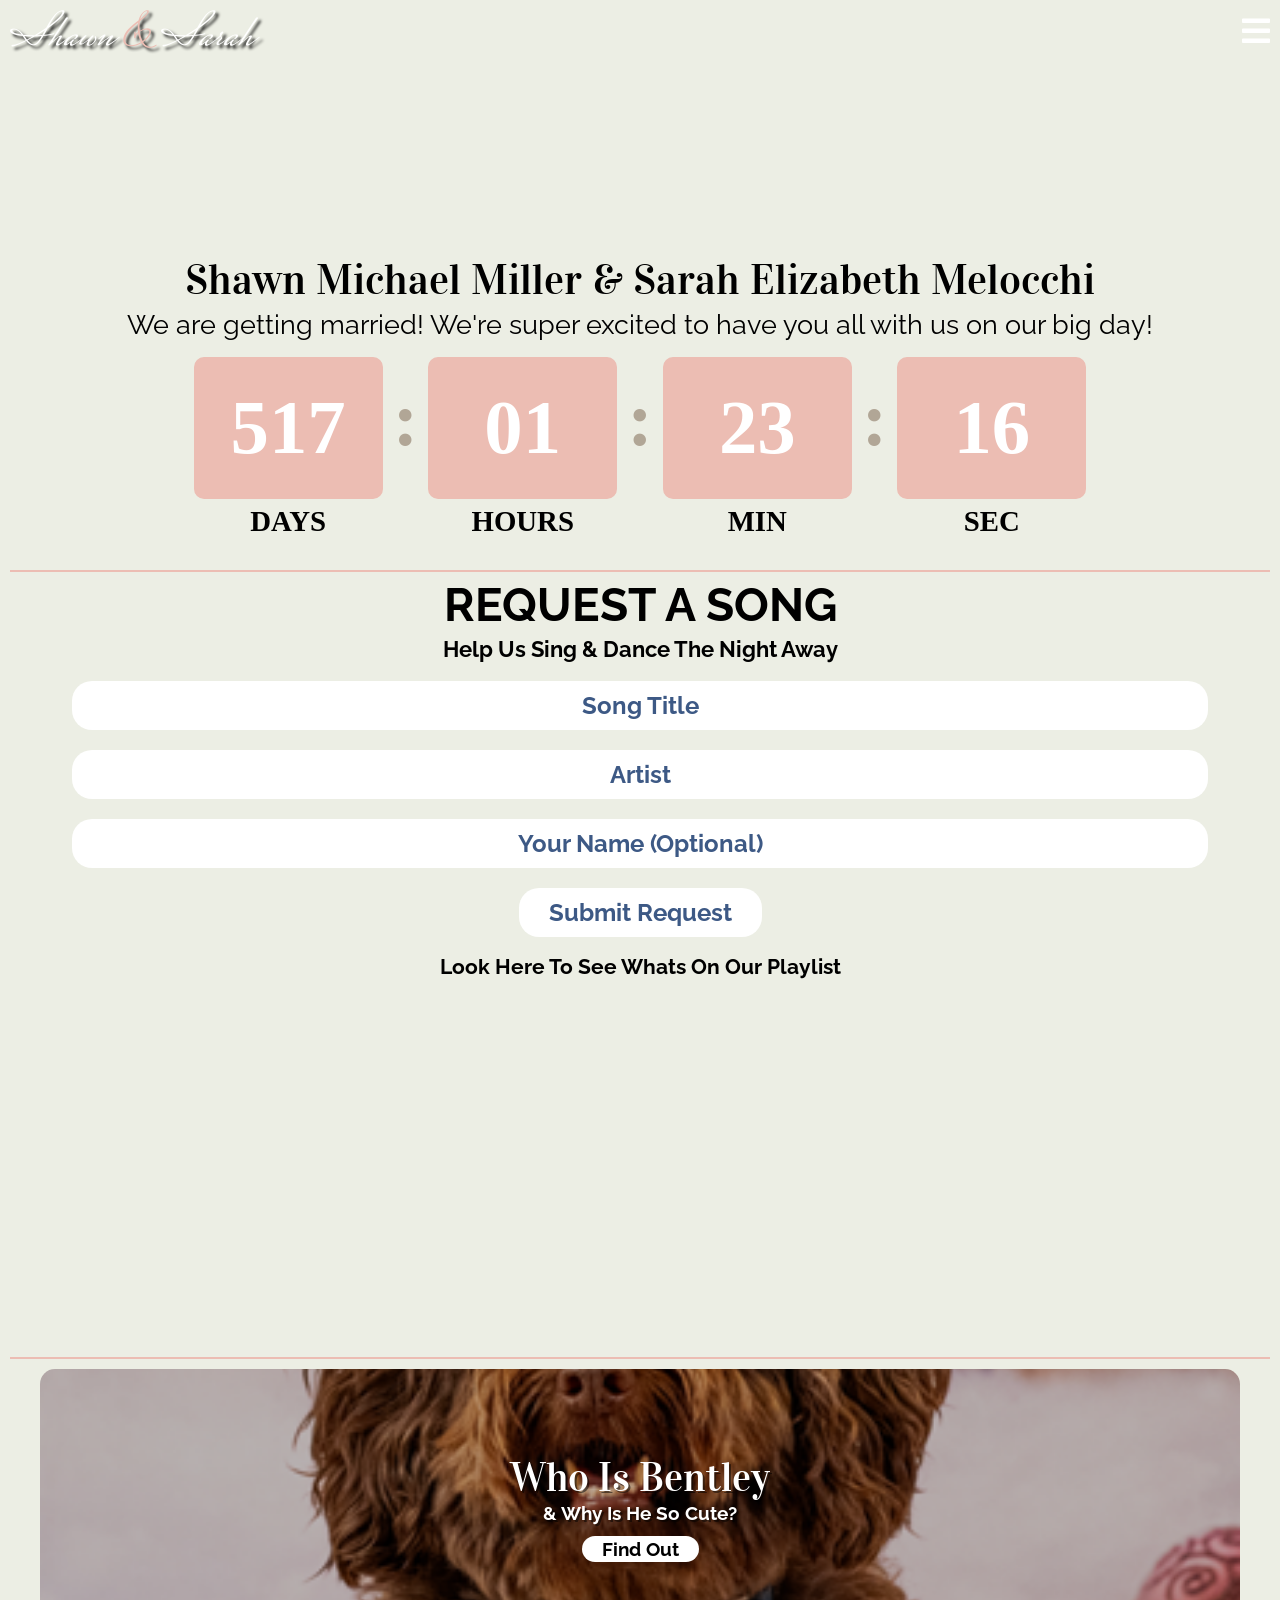
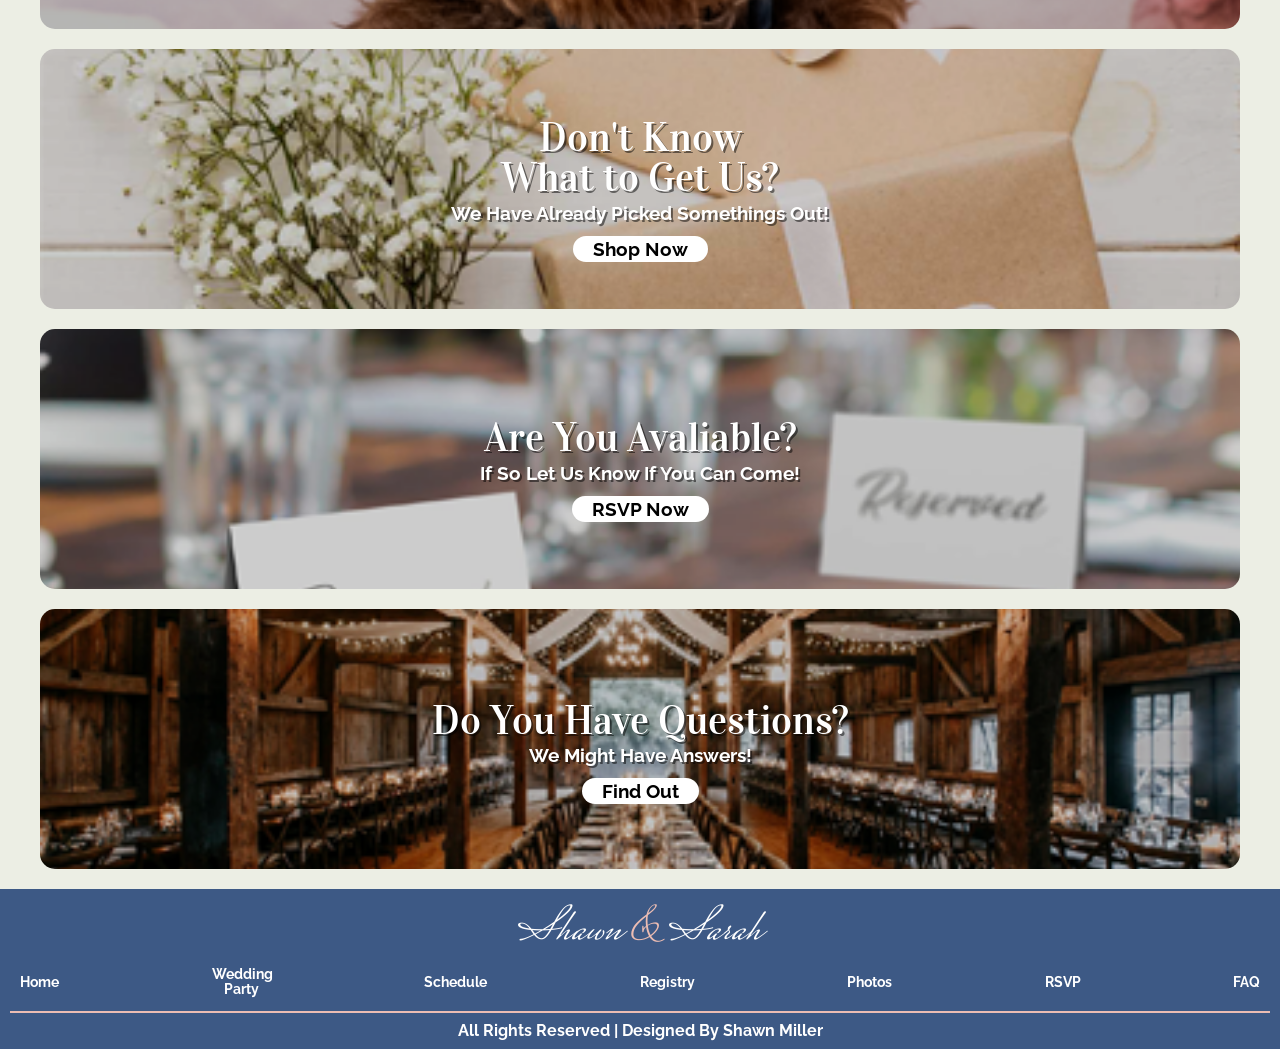
==== commit b32144c7: "7/18 3PM UPDATE" ====
--- a/index.html
+++ b/index.html
@@ -205,7 +205,7 @@
 <div class="whoisbentley">
 <h1>Who Is Bentley</h1>
 <h2>& Why Is He So Cute?</h2>
-<h3><a href="whoisbentley.html">Find Out</a></h3>
+<h3><a href="bentley.html">Find Out</a></h3>
 </div>
 
 <div class="registry">
--- a/css/styles.css
+++ b/css/styles.css
@@ -905,7 +905,16 @@
 }
 /*Ends FAQ PAGE*/
 
-
+/*Starts Bentley Page*/
+#bentley_header{
+  height: 250px;
+  background-image: url(../img/WHOISBENTLY.png);
+  background-repeat: no-repeat; /* Prevents the image from tiling */
+  background-position: 0px -100px; /* Centers the image */
+  background-size: cover; /* Scales the image to cover the entire container */
+}
+
+/*ends Bentley Page*/
 
 
 /*Starts Media Queries*/
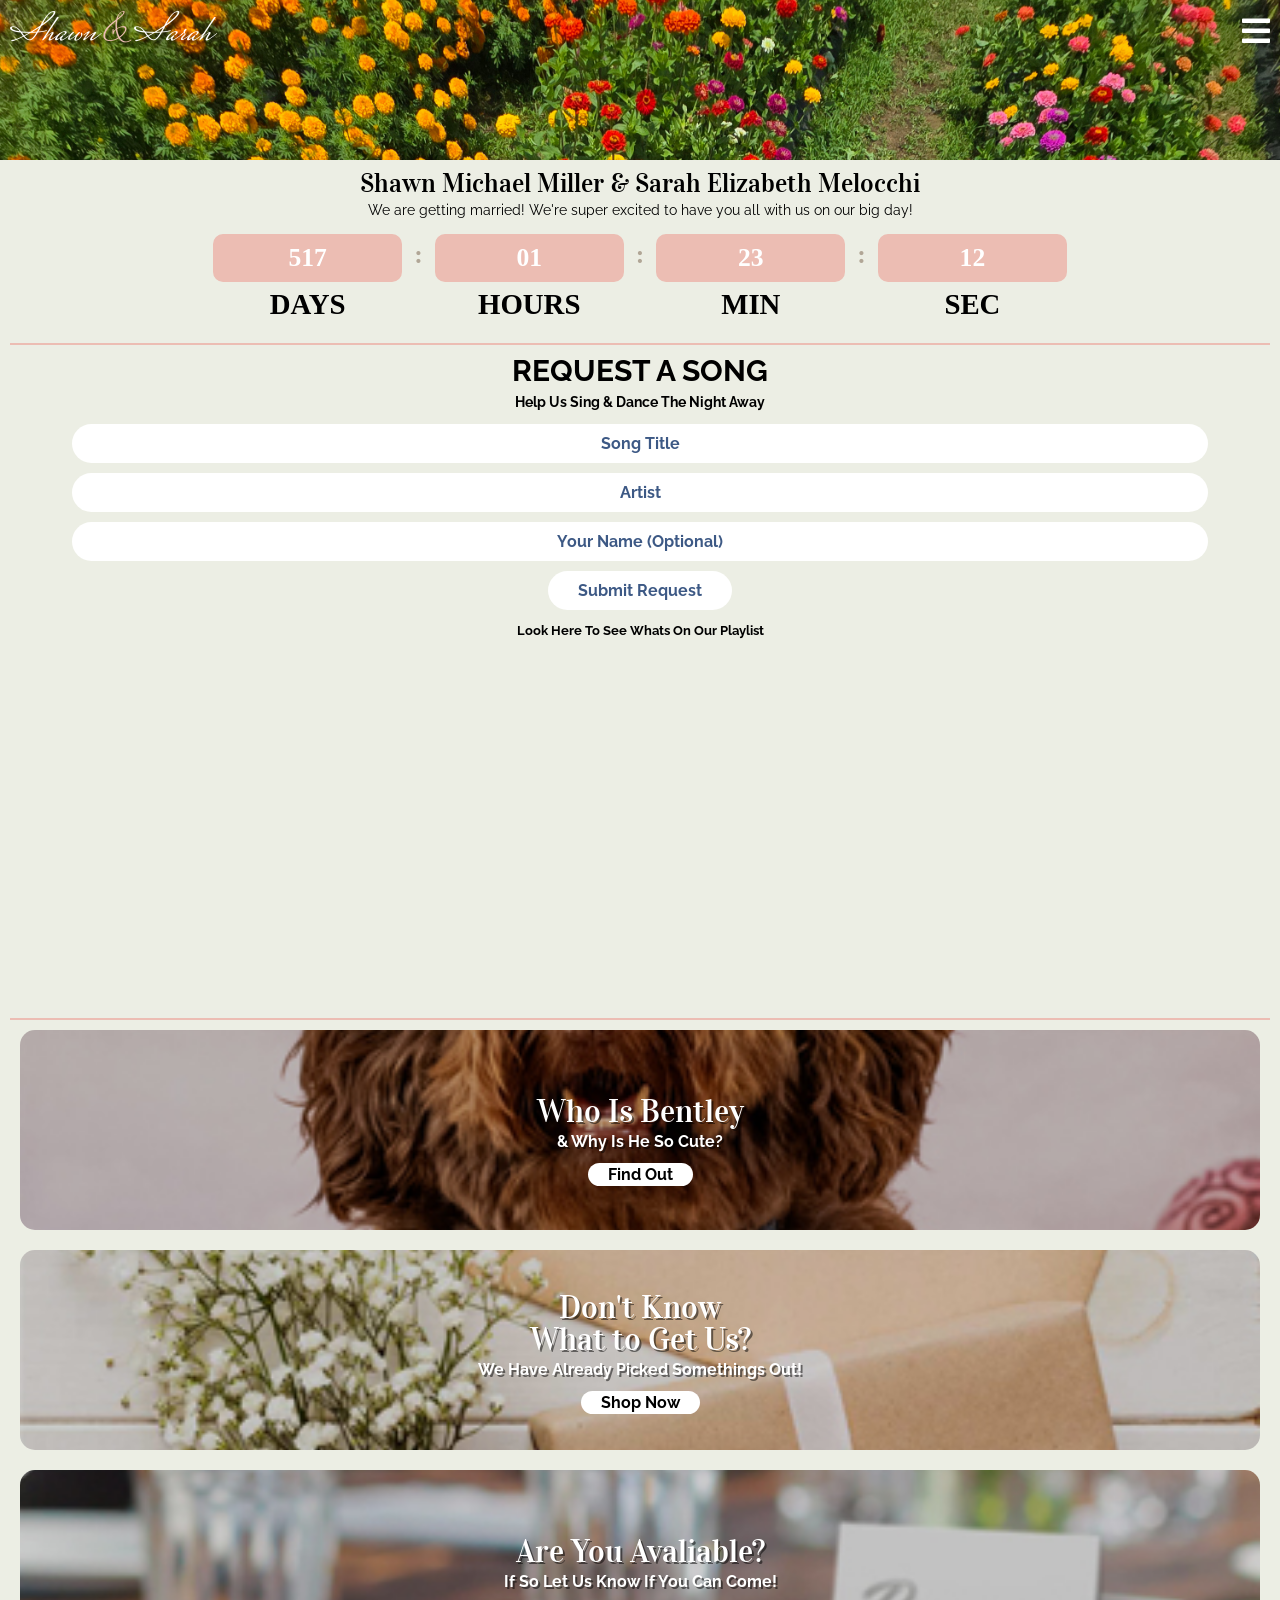
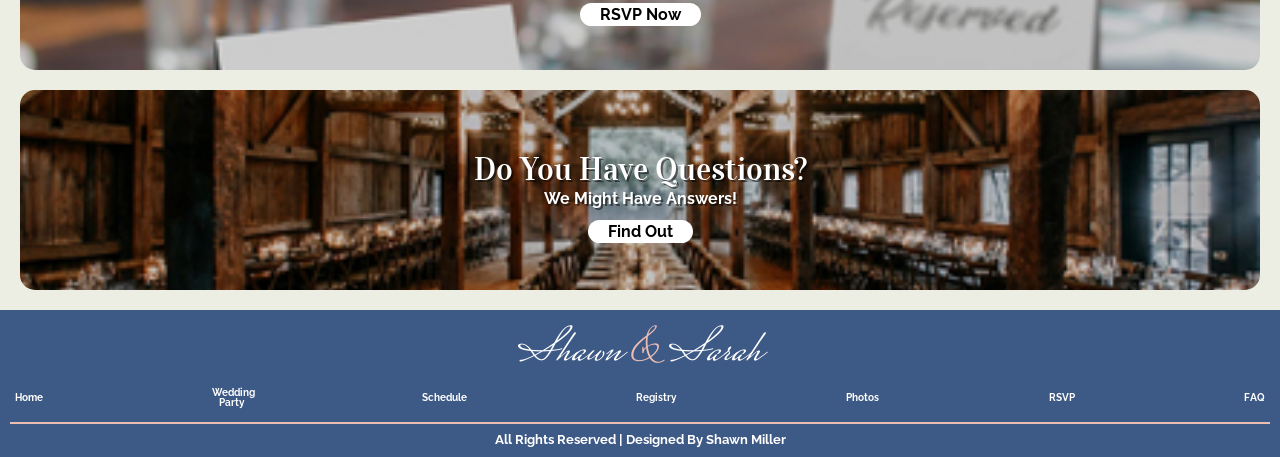
==== commit 4ad2c8fa: "7/30 adding scroll animation to content" ====
--- a/index.html
+++ b/index.html
@@ -186,7 +186,7 @@
 
 </section>
 
-<div class="requestbox">
+<div class="tag requestbox">
         <h2>REQUEST A SONG</h2>
         <h3> Help Us Sing & Dance The Night Away</h3>
         <form action="https://formspree.io/f/xeelalpz" method="POST">
--- a/css/styles.css
+++ b/css/styles.css
@@ -41,7 +41,7 @@
 font-weight: 400;
 font-style: normal;
 color: #fff;
-font-size: 3em;
+font-size: 2.5em;
 padding: 15px 10px 10px;
 }
 header a:link, header a:active, header a:visited{
@@ -64,9 +64,9 @@
 
 #close-btn {
   position: absolute;
-  top: 20px;
+  top: 10px;
   right: 10px;
-  font-size: 4em;      /* Makes the X nice and big */
+  font-size: 3em;      /* Makes the X nice and big */
   color: #fff;         /* Matches your white text */
   text-decoration: none;
   cursor: pointer;
@@ -93,9 +93,9 @@
 
 #mobile2 h1{
   text-align: left;
-  margin-top: 20px;
+  margin-top: 10px;
   margin-left:10px;
-  font-size: 3.5em;
+  font-size: 2.5em;
 }
 #mobile2 li{
   font-family: "Raleway", sans-serif;
@@ -103,7 +103,7 @@
   font-weight: <weight>;
   font-style: normal;
   font-size: 2em;
-  line-height: 3em;
+  line-height: 2em;
   margin-top: 10px;
 }
 #mobile2 li:hover{
@@ -120,15 +120,15 @@
 
 /*Starts Links on all pages*/
 .footerlinks{
-  margin: 5px 40px 10px;
+  margin: 5px 20px 10px;
 }
 
 .whoisbentley{
   width: 100%;
-  height: 260px;
+  height: 200px;
   align-content: center;
   margin-bottom: 20px;
-  background-image: url(../img/WHOISBENTLY.png);
+  background-image: url(../img/WHOISBENTLY.jpg);
   background-repeat: no-repeat; /* Prevents the image from tiling */
   background-position: center;
   background-size: cover; /* Scales the image to cover the entire container */
@@ -139,7 +139,7 @@
   font-family: "Vidaloka", serif;
   font-weight: 400;
   font-style: normal;
-  font-size: 2.5em;
+  font-size: 2em;
   text-align: center;
   padding-bottom: 6px;
   color: #fff;
@@ -150,7 +150,7 @@
   font-optical-sizing: auto;
   font-weight: bold;
   font-style: normal;
-  font-size: 1.2em;
+  font-size: 1em;
   text-align: center;
   padding-bottom: 5px;
   color: #fff;
@@ -162,7 +162,7 @@
   font-optical-sizing: auto;
   font-weight: bold;
   font-style: normal;
-  font-size: 1.2em;
+  font-size: 1em;
   text-align: center;
   padding-bottom: 15px;
   padding: 2px;
@@ -184,21 +184,21 @@
 
 .registry{
   width: 100%;
-  height: 260px;
+  height: 200px;
   align-content: center;
   margin-bottom: 20px;
-  background-image: url(../img/Gift.png);
+  background-image: url(../img/Gift.jpg);
   background-repeat: no-repeat; /* Prevents the image from tiling */
   background-position: center;
   background-size: cover; /* Scales the image to cover the entire container */
   border-radius: 15px;
 }
 .registry h1{
-  margin-top: 50px;
-  font-family: "Vidaloka", serif;
-  font-weight: 400;
-  font-style: normal;
-  font-size: 2.5em;
+  margin-top: 35px;
+  font-family: "Vidaloka", serif;
+  font-weight: 400;
+  font-style: normal;
+  font-size: 2em;
   text-align: center;
   padding-bottom: 6px;
   color: #fff;
@@ -209,7 +209,7 @@
   font-optical-sizing: auto;
   font-weight: bold;
   font-style: normal;
-  font-size: 1.2em;
+  font-size: 1em;
   text-align: center;
   padding-bottom: 5px;
   color: #fff;
@@ -221,7 +221,7 @@
   font-optical-sizing: auto;
   font-weight: bold;
   font-style: normal;
-  font-size: 1.2em;
+  font-size: 1em;
   text-align: center;
   padding-bottom: 5px;
   padding: 2px;
@@ -243,10 +243,10 @@
 
 .rsvp{
   width: 100%;
-  height: 260px;
+  height: 200px;
   align-content: center;
   margin-bottom: 20px;
-  background-image: url(../img/rsvp.png);
+  background-image: url(../img/rsvp.jpg);
   background-repeat: no-repeat; /* Prevents the image from tiling */
   background-position: center;
   background-size: cover; /* Scales the image to cover the entire container */
@@ -257,7 +257,7 @@
   font-family: "Vidaloka", serif;
   font-weight: 400;
   font-style: normal;
-  font-size: 2.5em;
+  font-size: 2em;
   text-align: center;
   padding-bottom: 6px;
   color: #fff;
@@ -268,7 +268,7 @@
   font-optical-sizing: auto;
   font-weight: bold;
   font-style: normal;
-  font-size: 1.2em;
+  font-size: 1em;
   text-align: center;
   padding-bottom: 5px;
   color: #fff;
@@ -280,7 +280,7 @@
   font-optical-sizing: auto;
   font-weight: bold;
   font-style: normal;
-  font-size: 1.2em;
+  font-size: 1em;
   text-align: center;
   padding-bottom: 5px;
   padding: 2px;
@@ -302,21 +302,21 @@
 
 .faq{
   width: 100%;
-  height: 260px;
+  height: 200px;
   align-content: center;
   margin-bottom: 20px;
-  background-image: url(../img/Barn.png);
+  background-image: url(../img/Barn.jpg);
   background-repeat: no-repeat; /* Prevents the image from tiling */
   background-position: center;
   background-size: cover; /* Scales the image to cover the entire container */
   border-radius: 15px;
 }
 .faq h1{
-  margin-top: 50px;
-  font-family: "Vidaloka", serif;
-  font-weight: 400;
-  font-style: normal;
-  font-size: 2.5em;
+  margin-top: 40px;
+  font-family: "Vidaloka", serif;
+  font-weight: 400;
+  font-style: normal;
+  font-size: 2em;
   text-align: center;
   padding: 5px;
   color: #fff;
@@ -327,7 +327,7 @@
   font-optical-sizing: auto;
   font-weight: bold;
   font-style: normal;
-  font-size: 1.2em;
+  font-size: 1em;
   text-align: center;
   padding-bottom: 5px;
   color: #fff;
@@ -339,7 +339,7 @@
   font-optical-sizing: auto;
   font-weight: bold;
   font-style: normal;
-  font-size: 1.2em;
+  font-size: 1em;
   text-align: center;
   padding-bottom: 5px;
   padding: 2px;
@@ -381,18 +381,18 @@
   font-optical-sizing: auto;
   font-weight: bold;
   font-style: normal;
-  font-size: .9em;
+  font-size: .6em;
   padding-bottom: 15px;
 }
 #footernav ul{
   display: flex;
   justify-content: space-between;
   align-items: center;
-  margin: 0px 10px;
+  margin: 0px 5px;
 }
 
 #footernav .weddingpartylink{
-width: 60px;
+width: 40px;
 }
 
 #footernav a:link, #footernav a:active, #footernav a:visited{
@@ -408,12 +408,23 @@
   font-optical-sizing: auto;
   font-weight: bold;
   font-style: normal;
-  font-size:1em;
+  font-size:.8em;
   color: #fff;
   border-top: 2px solid #ECBDB3;
   padding-top: 10px;
 }
 /*ends Footer*/
+
+.tag {
+  opacity: 0;
+  transform: translate(0, 10vh);
+  transition: all 1s;
+}
+
+.tag.visible {
+  opacity: 1;
+  transform: translate(0, 0);
+}
 /*ENDS CSS for all pages*/
 
 
@@ -424,10 +435,10 @@
 }
 
 #Home_header{
-  height: 250px;
-  background-image: url(../img/Shawn_&_Sarah_Home.png);
+  height: 160px;
+  background-image: url(../img/Shawn_&_Sarah_Home.jpg);
   background-repeat: no-repeat; /* Prevents the image from tiling */
-  background-position: 0px -200px; /* Centers the image */
+  background-position: 0px -130px; /* Centers the image */
   background-size: cover; /* Scales the image to cover the entire container */
 }
 .ShawnSarahhomepage{
@@ -440,7 +451,7 @@
   font-family: "Vidaloka", serif;
   font-weight: 400;
   font-style: normal;
-  font-size: 2.6em;
+  font-size: 1.6em;
   text-align: center;
   padding-bottom: 5px;
 }
@@ -450,21 +461,11 @@
   font-optical-sizing: auto;
   font-weight: <weight>;
   font-style: normal;
-  font-size: 1.7em;
+  font-size: .9em;
   text-align: center;
   line-height: 1.3em;
   padding-bottom: 15px;
 }
-
-.Couple h3{
-  font-family: "Vidaloka", serif;
-  font-weight: 400;
-  font-style: normal;
-  font-size: 3.5em;
-  text-align: center;
-  color: #3D5985;
-}
-
 
 #clock *,
 #clock *:before,
@@ -484,7 +485,7 @@
   width: 100%;
   max-width: 960px;
   margin: auto;
-  padding-inset: 20px;
+  padding: 20px;
 }
 
 /* Countdown styles */
@@ -511,7 +512,7 @@
 
     .number,
     &.colon span {
-      font-size: clamp(2rem, 6vw, 7.2rem);
+      font-size: clamp(1.5rem, 2vw, 2rem);
     }
 
     .number {
@@ -536,7 +537,7 @@
 
     .label {
       color: #000;
-      font-size: clamp(1.3rem, 3vw, 1.8rem);
+      font-size: clamp(1rem, 3vw, 1.8rem);
       text-transform: uppercase;
     }
   }
@@ -556,7 +557,7 @@
 
 .requestbox{
   padding: 10px;
-  margin: 10px;
+  margin: 0px 10px 10px;
   border-top: 2px solid #ECBDB3;
   border-bottom: 2px solid #ECBDB3;
 }/* Countdown styles */
@@ -566,7 +567,7 @@
   font-optical-sizing: auto;
   font-weight: bold;
   font-style: normal;
-  font-size: 2.9em;
+  font-size: 1.9em;
   text-align: center;
   padding-bottom: 10px;
 }
@@ -575,7 +576,7 @@
   font-optical-sizing: auto;
   font-weight: bold;
   font-style: normal;
-  font-size: 1.4em;
+  font-size: .9em;
   text-align: center;
   padding-bottom: 10px;
 }
@@ -584,7 +585,7 @@
   font-optical-sizing: auto;
   font-weight: bold;
   font-style: normal;
-  font-size: 1.293em;
+  font-size: .8em;
   text-align: center;
   padding: 10px;
 }
@@ -607,11 +608,11 @@
   font-optical-sizing: auto;
   font-weight: bold;
   font-style: normal;
-  font-size: 1.5em;
+  font-size: 1em;
   border-radius: 20px;
   text-align: center;
   display: block; /* Input elements are inline by default, change to block */
-  margin: 10px auto; /* Sets left and right margins to auto */
+  margin: 5px auto; /* Sets left and right margins to auto */
 }
 
 .requestbox button{
@@ -622,12 +623,12 @@
   font-optical-sizing: auto;
   font-weight: bold;
   font-style: normal;
-  font-size: 1.5em;
+  font-size: 1em;
   border-radius: 20px;
   text-align: center;
   padding: 10px 30px 10px;
   display: block; /* Input elements are inline by default, change to block */
-  margin: 10px auto; /* Sets left and right margins to auto */
+  margin: 5px auto; /* Sets left and right margins to auto */
 }
 .requestbox button:hover{
 color: #ECBDB3;
@@ -638,21 +639,148 @@
 }
 /*Ends Main Home page*/
 
+/*Starts Wedding Party Page*/
+#wedding_header{
+  height: 160px;
+  background-image: url(../img/Weddingpartyheader.jpg);
+  background-repeat: no-repeat; /* Prevents the image from tiling */
+  background-position: 0px -20px; /* Centers the image */
+  background-size: cover; /* Scales the image to cover the entire container */
+}
+
+#wedding_header #mobile1 h1{
+text-shadow: 3px 3px 3px rgba(0, 0, 0, 1);
+}
+
+.weddingparty{
+  margin:  10px 20px;
+}
+.weddingparty h1{
+  font-family: "Vidaloka", serif;
+  font-weight: 400;
+  font-style: normal;
+  font-size: 2.7em;
+  text-align: center;
+  padding-bottom: 15px;
+}
+.weddingparty p{
+  font-family: "Raleway", sans-serif;
+  font-optical-sizing: auto;
+  font-weight: bold;
+  font-style: normal;
+  font-size: 1.2em;
+  text-align: center;
+}
+.Bridesmaids{
+  Padding: 10px;
+}
+.Bridesmaids h2{
+  font-family: "Vidaloka", serif;
+  font-weight: 400;
+  font-style: normal;
+  font-size: 2.3em;
+  text-align: center;
+  padding: 10px 0px 10px;
+  border-top: 2px solid #ECBDB3;
+}
+.Bridesmaids img{
+  display: block;
+  width: 200px;
+  margin: 10px auto;
+}
+.Bridesmaids p{
+  font-family: "Raleway", sans-serif;
+  font-optical-sizing: auto;
+  font-weight: bold;
+  font-style: normal;
+  font-size: 1em;
+  text-align: center;
+}
+.Bridesmaids h3{
+  font-family: "Raleway", sans-serif;
+  font-optical-sizing: auto;
+  font-weight: bold;
+  font-style: normal;
+  font-size: 2em;
+  text-align: center;
+  padding-bottom: 10px;
+}
+
+.Groomsmen{
+  Padding: 10px;
+}
+.Groomsmen h2{
+  font-family: "Vidaloka", serif;
+  font-weight: 400;
+  font-style: normal;
+  font-size: 2.3em;
+  text-align: center;
+  padding: 10px 0px 10px;
+  border-top: 2px solid #ECBDB3;
+}
+.Groomsmen img{
+  display: block;
+  width: 200px;
+  margin: 10px auto;
+}
+.Groomsmen p{
+  font-family: "Raleway", sans-serif;
+  font-optical-sizing: auto;
+  font-weight: bold;
+  font-style: normal;
+  font-size: 1em;
+  text-align: center;
+}
+.Groomsmen h3{
+  font-family: "Raleway", sans-serif;
+  font-optical-sizing: auto;
+  font-weight: bold;
+  font-style: normal;
+  font-size: 2em;
+  text-align: center;
+  padding-bottom: 10px;
+}
+
+/*ends wedding party page*/
+
+/*Starts schedule Page*/
+.schedule_text{
+margin:  10px 20px;
+}
+.schedule_text h1{
+  font-family: "Vidaloka", serif;
+  font-weight: 400;
+  font-style: normal;
+  font-size: 2.7em;
+  text-align: center;
+  padding-bottom: 15px;
+}
+.schedule_text p{
+font-family: "Raleway", sans-serif;
+  font-optical-sizing: auto;
+  font-weight: bold;
+  font-style: normal;
+  font-size: 1em;
+  text-align: center;
+}
+
+/*ends schedule page*/
+
 /*Starts Registry Page*/
 #registry_header{
-  height: 250px;
-  background-image: url(../img/REG_HEAD.PNG);
+  height: 160px;
+  background-image: url(../img/REG_HEAD.jpg);
   background-repeat: no-repeat; /* Prevents the image from tiling */
   background-size: cover; /* Scales the image to cover the entire container */
 }
 .registry_text{
-  margin:  15px 40px;
+  margin:  15px 20px;
 }
 .registry_text h1{
   font-family: "Vidaloka", serif;
   font-weight: 400;
   font-style: normal;
-  font-size: 2.6em;
+  font-size: 2.7em;
   text-align: center;
   padding-bottom: 15px;
 }
@@ -668,7 +796,7 @@
 
 .registry_links{
   background-color: #fff;
-  margin: 10px 40px 30px;
+  margin: 10px 20px 30px;
   padding: 15px;
   border-radius: 20px;
 }
@@ -680,7 +808,7 @@
   font-family: "Vidaloka", serif;
   font-weight: 400;
   font-style: normal;
-  font-size: 2.5em;
+  font-size: 2em;
   text-align: center;
   padding: 15px 0px 40px;
 }
@@ -690,7 +818,7 @@
   font-optical-sizing: auto;
   font-weight: bold;
   font-style: normal;
-  font-size: 1.2em;
+  font-size: .9em;
   text-align: center;
   padding-bottom: 20px;
 }
@@ -709,10 +837,14 @@
 }
 /*Ends Registry Page*/
 
+/*Starts Photos Page*/
+
+/*ends photos page*/
+
 /*Starts RSVP PAGE*/
 #rsvp_header{
-  height: 250px;
-  background-image: url(../img/RSVP_HEADER.png);
+  height: 160px;
+  background-image: url(../img/RSVP_HEADER.jpg);
   background-repeat: no-repeat; /* Prevents the image from tiling */
   background-size: cover; /* Scales the image to cover the entire container */
 }
@@ -722,7 +854,7 @@
   font-style: normal;
   font-size: 2em;
   text-align: center;
-  padding: 10px;;
+  padding: 10px 10px 0px;
 }
 
 .rsvpopening h2{
@@ -737,8 +869,8 @@
 
 .rsvp-container {
   max-width: 500px;
-  margin: 20px auto;
-  padding: 30px;
+  margin: 20px 20px;
+  padding: 20px;
   border: 1px solid #ddd;
   border-radius: 8px;
   font-family: sans-serif;
@@ -750,12 +882,18 @@
   font-family: "Vidaloka", serif;
   font-weight: 400;
   font-style: normal;
-  font-size: 2em;
+  font-size: 1.5em;
   text-align: center;
   padding-bottom: 10px;
 }
-
-
+.rsvp-container p {
+  font-family: "Raleway", sans-serif;
+  font-optical-sizing: auto;
+  font-weight: bold;
+  font-style: normal;
+  font-size: .8em;
+  text-align: center;
+}
 
 
 input[type="text"], textarea {
@@ -789,34 +927,101 @@
 
 .radio-group {
   text-align: left;
+  margin: 10px 0 15px;
+}
+
+/* Ensure radio options stay on a single horizontal line */
+#RSVP_PAGE .radio-group {
+  display: inline-flex;
+  align-items: center;
+  gap: 12px;
+  flex-wrap: nowrap;
+}
+
+/* Make radio inputs and their labels appear on the same line
+   and vertically centered within the RSVP page only. Hide
+   any stray <br> used in markup so labels don't break lines. */
+#RSVP_PAGE .radio-group input[type="radio"],
+#RSVP_PAGE .radio-group label {
   display: inline-block;
-  margin: 10px 0 15px;
+  vertical-align: middle;
+  margin-right: 10px;
+}
+
+#RSVP_PAGE .radio-group br {
+  display: none;
 }
 
 #plus-one-group {
   margin-bottom: 10px;
 }
 
+.rsvp-success-modal {
+  position: fixed;
+  inset: 0;
+  background: rgba(0, 0, 0, 0.65);
+  display: none;
+  align-items: center;
+  justify-content: center;
+  padding: 20px;
+  z-index: 1000;
+}
+
+.rsvp-success-modal.is-open {
+  display: flex;
+}
+
+.rsvp-success-modal__content {
+  background: #fff;
+  border-radius: 8px;
+  padding: 24px 28px;
+  max-width: 420px;
+  width: 100%;
+  text-align: center;
+  box-shadow: 0 8px 24px rgba(0, 0, 0, 0.2);
+}
+
+.rsvp-success-modal__content h3 {
+  font-family: "Vidaloka", serif;
+  font-size: 1.6em;
+  margin-bottom: 10px;
+}
+
+.rsvp-success-modal__content p {
+  font-family: "Raleway", sans-serif;
+  margin-bottom: 16px;
+  line-height: 1.5;
+}
+
+.rsvp-success-modal__content button {
+  background-color: #2c3e50;
+  color: white;
+  padding: 10px 20px;
+  border: none;
+  border-radius: 4px;
+  cursor: pointer;
+}
+
 /*Ends RSVP Page*/
 
 /*Starts FAQ PAGE*/
 #FAQ_header{
-  height: 250px;
-  background-image: url(../img/download.jpg);
+  height: 160px;
+  background-image: url(../img/FAQ.jpg);
   background-repeat: no-repeat; /* Prevents the image from tiling */
   background-size: cover; /* Scales the image to cover the entire container */
 }
-#faq_page h1{
-  font-family: "Vidaloka", serif;
-  font-weight: 400;
-  font-style: normal;
-  font-size: 2.6em;
+.faq_header h1{
+  font-family: "Vidaloka", serif;
+  font-weight: 400;
+  font-style: normal;
+  font-size: 2em;
   text-align: center;
   padding: 20px 0px;
 }
 
 .faq-item {
-  margin:  0px 40px 0px;
+  margin:  0px 20px 0px;
   background-color: none;
   border-bottom: 2px solid #ECBDB3;
 }
@@ -838,7 +1043,7 @@
   font-family: "Vidaloka", serif;
   font-weight: 400;
   font-style: normal;
-  font-size: 1.2em;
+  font-size: 1.5em;
   text-align: left;
 }
 
@@ -896,236 +1101,84 @@
 }
 
 .faq-answer p{
+  border-radius: 15px;
+  background-color: #fff;
+  padding: 10px;
   font-family: "Raleway", sans-serif;
   font-optical-sizing: auto;
   font-weight: bold;
   font-style: normal;
   text-align: left;
-  font-size: .8em;
+  font-size: 1em;
+  line-height: 1.3em;
 }
 /*Ends FAQ PAGE*/
 
 /*Starts Bentley Page*/
 #bentley_header{
-  height: 250px;
-  background-image: url(../img/WHOISBENTLY.png);
+  height: 160px;
+  background-image: url(../img/WHOISBENTLY.jpg);
   background-repeat: no-repeat; /* Prevents the image from tiling */
-  background-position: 0px -100px; /* Centers the image */
+  background-position: 0px 0px; /* Centers the image */
   background-size: cover; /* Scales the image to cover the entire container */
 }
-
+.aboutbentley{
+  margin:  10px 20px;
+}
+.aboutbentley img{
+  display: block;
+  width: 200px;
+  margin: 10px auto;
+}
+.aboutbentley h1{
+  font-family: "Vidaloka", serif;
+  font-weight: 400;
+  font-style: normal;
+  font-size: 2.7em;
+  text-align: center;
+  padding-bottom: 15px;
+}
+.aboutbentley p{
+  font-family: "Raleway", sans-serif;
+  font-optical-sizing: auto;
+  font-weight: bold;
+  font-style: normal;
+  font-size: 1em;
+  text-align: center;
+  line-height: 1.3em;
+}
+.bentleylikes{
+  margin:  10px 0px;
+}
+
+.bentleylikes h1{
+  font-family: "Vidaloka", serif;
+  font-weight: 400;
+  font-style: normal;
+  font-size: 2.2em;
+  text-align: center;
+  padding-bottom: 5px;
+}
+.bentleylikes p{
+  font-family: "Raleway", sans-serif;
+  font-optical-sizing: auto;
+  font-weight: bold;
+  font-style: normal;
+  font-size: 1em;
+  text-align: center;
+  line-height: 1.3em;
+}
 /*ends Bentley Page*/
 
 
 /*Starts Media Queries*/
 
-/*Start Mobile*/
+/*Start Mobile Medium*/
 @media screen and (max-width: 375px) {
-  /*Shawn & Sarah Logo*/
-header h1{
-font-size: 2.5em;
-}
-/*Shawn & Sarah Logo*/ 
-/*Starts Moblie Nav*/
-#close-btn {
-  font-size: 3em;      /* Makes the X nice and big */
-}
-
-
-#mobile2 h1{
-  font-size: 2.5em;
-}
-#mobile2 li{
-  font-size: 2em;
-  line-height: 2em;
-}
-
-/*Starts Links on all pages*/
-.footerlinks{
-  margin: 5px 20px 10px;
-}
-
-.whoisbentley{
-  width: 100%;
-  height: 200px;
-}
-
-.whoisbentley h1{
-  margin-top: 50px;
-  font-size: 2em;
-  padding-bottom: 6px;
-}
-.whoisbentley h2{
-  font-size: 1em;
-  padding-bottom: 10px;
-}
-
-.whoisbentley h3{
-  font-size: 1em;
-  padding-bottom: 10px;
-  padding: 2px;
-  margin: 10px 30px 30px;
-}
-
-.registry{
-   width: 100%;
-  height: 200px;
-}
-.registry h1{
-  margin-top: 35px;
-  font-size: 2em;
-  padding-bottom: 6px;
-}
-.registry h2{
-  font-size: 1em;
-  padding-bottom: 10px;
-}
-
-.registry h3{
-  font-size: 1em;
-  padding-bottom: 10px;
-  padding: 2px;
-  margin: 10px 30px 30px;
-}
-
-.rsvp{
-  width: 100%;
-  height: 200px;
-}
-.rsvp h1{
-  margin-top: 35px;
-  font-size: 2em;
-  padding-bottom: 6px;
-}
-.rsvp h2{
-  font-size: 1em;
-  padding-bottom: 10px;
-}
-
-.rsvp h3{
-  font-size: 1em;
-  padding-bottom: 10px;
-  padding: 2px;
-  margin: 10px 30px 30px;
-}
-
-.faq{
-  width: 100%;
-  height: 200px;
-}
-.faq h1{
-  margin-top: 35px;
-  font-size: 2em;
-  padding-bottom: 6px;
-}
-.faq h2{
-  font-size: 1em;
-  padding-bottom: 10px;
-}
-
-.faq h3{
-  font-size: 1em;
-  padding-bottom: 10px;
-  padding: 2px;
-  margin: 10px 30px 30px;
-}
-
-/*Starts Footer*/
-footer h1{
-  font-size: 2.5em;
-  padding: 5px;
-}
-
-#footernav{
-  font-size: .6em;
-  padding-bottom: 10px;
-}
-#footernav ul{
-  margin: 0px 3px;
-}
-
-#footernav .weddingpartylink{
-width: 60px;
-}
-
-footer h6{
-  font-size:.8em;
-}
-/*ends Footer*/
-
-/*Starts Main Home page*/
-
-#Home_header{
-  height: 160px;
-  background-position: 0px -160px; /* Centers the image */
-}
-.Couple h1{
-  font-size: 1.7em;
-  padding-bottom: 5px;
-}
-
-.Couple p{
-  font-size: 1em;
-  padding-bottom: 20px;
-  white-space: pre-line;
-}
-
-/* Countdown styles */
-ul#countdown {
-
-  li {
-
-    .number,
-    &.colon span {
-      font-size: clamp(.3rem, 6vw, 7.2rem);
-    }
-    &.colon {
-      margin-top: 5px;
-
-      span {
-        
-      }
-    }
-
-    .number {
-      padding: 0.5em;
-      margin-bottom: 5px;
-    }
-
-    .label {
-      font-size: clamp(1rem, 3vw, 1.8rem);
-    }
-  }
-}
-
-.timer-message {
-  font-size: 2em;
-  padding-top: 10px;
-}
-
-.requestbox h2{
-  font-size: 1.8em;
-  padding-bottom: 10px;
-}
-.requestbox h3{
-  font-size: .8em;
-  padding-bottom: 10px;
-}
-.requestbox h4{
-  font-size: .85em;
-  padding: 10px;
-}
-
-.requestbox form input {
-  font-size: 1em;
-}
-
-.requestbox button{
-  font-size: 1em;
-}/*Ends Main Home page*/
-
-
-}/*Ends Mobile*/
+ 
+
+
+}/*Ends Mobile Medium*/
 
 /*Start Tablet*/
 @media screen and (max-width: 768px) {
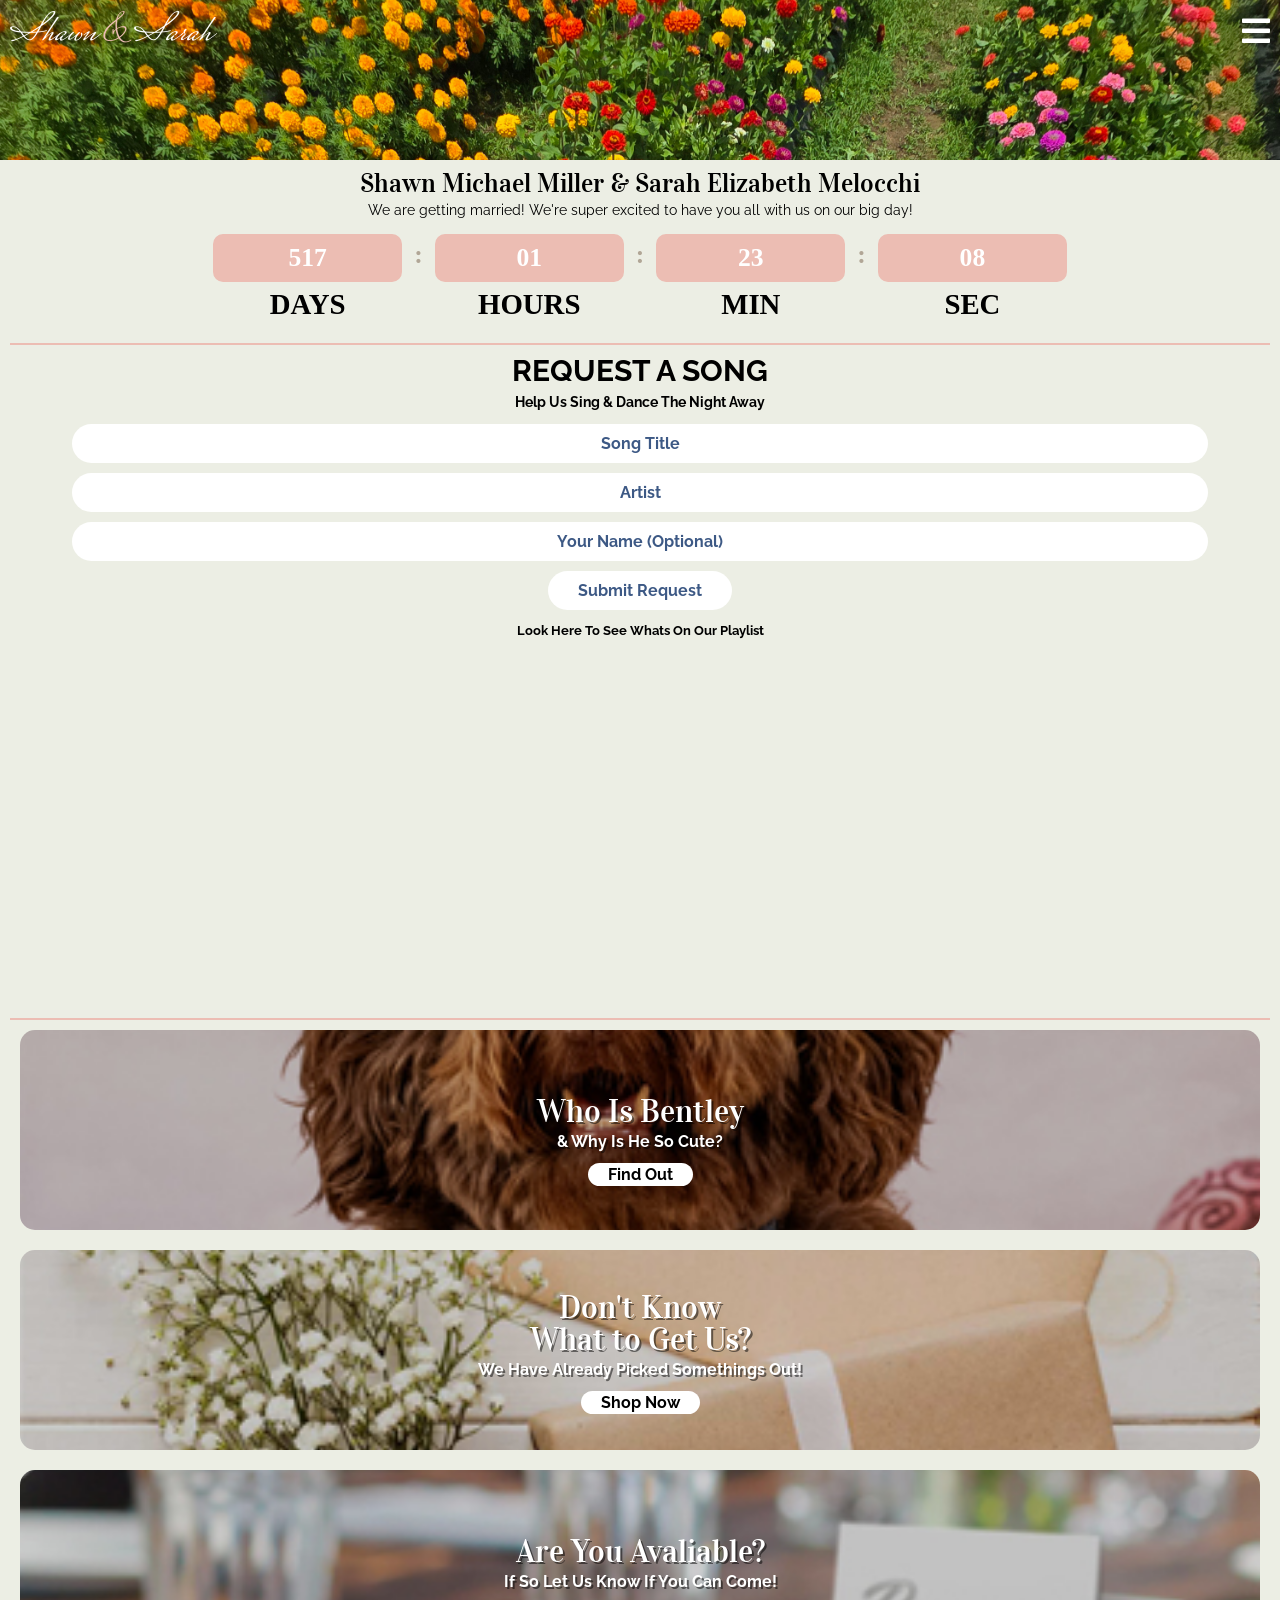
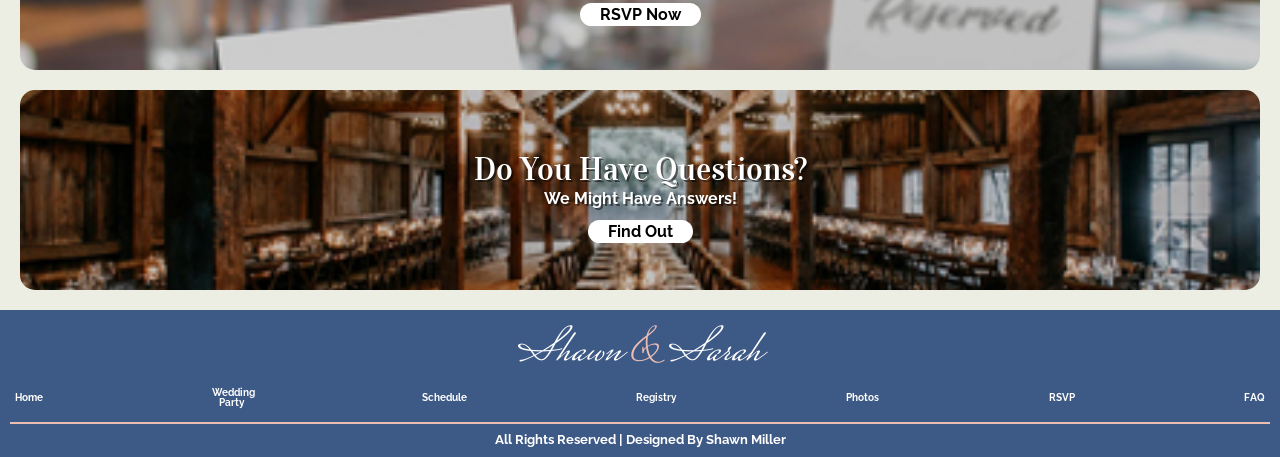
==== commit 6c74ae88: "7/30 Adding scroll animation to all pages" ====
--- a/index.html
+++ b/index.html
@@ -202,25 +202,25 @@
 
 
 <section class="footerlinks">
-<div class="whoisbentley">
+<div class="tag whoisbentley">
 <h1>Who Is Bentley</h1>
 <h2>& Why Is He So Cute?</h2>
 <h3><a href="bentley.html">Find Out</a></h3>
 </div>
 
-<div class="registry">
+<div class="tag registry">
 <h1>Don't Know <br>What to Get Us?<br></h1>
 <h2>We Have Already Picked Somethings Out!</h2>
 <h3><a href="registry.html">Shop Now</a></h3>
 </div>
 
-<div class="rsvp">
+<div class="tag rsvp">
 <h1>Are You Avaliable?</h1>
 <h2>If So Let Us Know If You Can Come!</h2>
 <h3><a href="rsvp.html">RSVP Now</a></h3>
 </div>
 
-<div class="faq">
+<div class="tag faq">
 <h1>Do You Have Questions?</h1>
 <h2>We Might Have Answers!</h2>
 <h3><a href="faq.html">Find Out</a></h3>
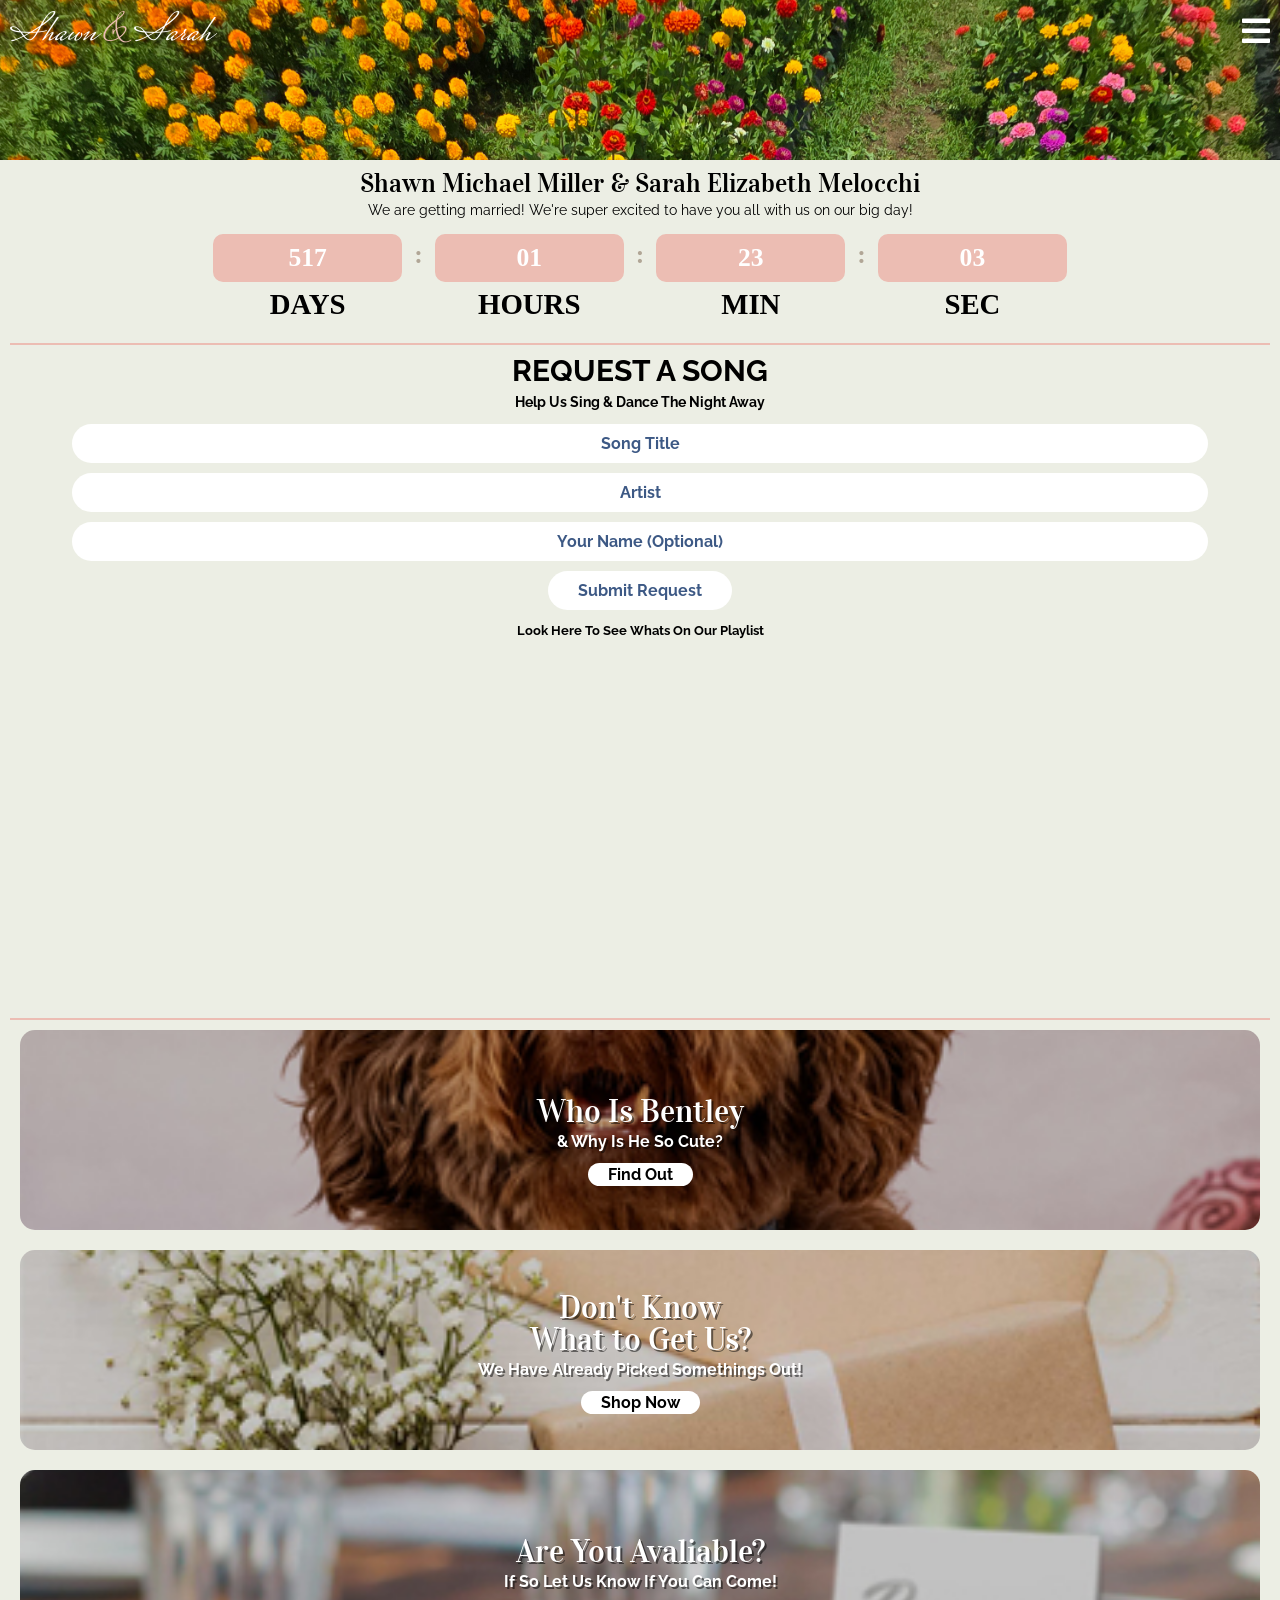
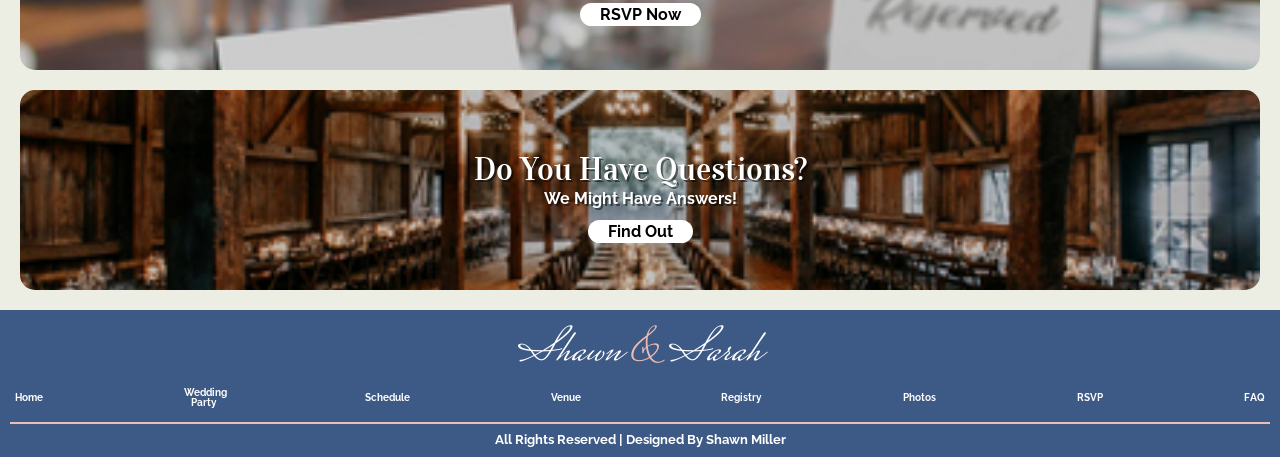
==== commit bc38e3d6: "8/12 Big Updates" ====
--- a/index.html
+++ b/index.html
@@ -32,6 +32,7 @@
   <li><a href="index.html">Home</a></li>
   <li><a href="weddingparty.html">Wedding Party</a></li>
   <li><a href="schedule.html">Schedule</a></li>
+  <li><a href="venue.html">Venue</a></li>
   <li><a href="registry.html">Registry</a></li>
   <li><a href="photos.html">Photos</a></li>
   <li><a href="rsvp.html">RSVP</a></li>
@@ -239,6 +240,7 @@
     <li><a href="index.html">Home</a></li>
     <li class="weddingpartylink"><a href="weddingparty.html">Wedding Party</a></li>
     <li><a href="schedule.html">Schedule</a></li>
+    <li><a href="venue.html">Venue</a></li>
     <li><a href="registry.html">Registry</a></li>
     <li><a href="photos.html">Photos</a></li>
     <li><a href="rsvp.html">RSVP</a></li>
--- a/css/styles.css
+++ b/css/styles.css
@@ -1,8 +1,7 @@
-/*#3D5985;
-#697A94;
-#B1A696;
-#DDD8C0;
-#ECEEE4;*/
+/*#3D5985 Ford Newport Blue;
+#B1A696; French Oak
+#ECBDB3; Shilo Pink
+*/
 
 /*
 .vidaloka-regular {
@@ -23,6 +22,42 @@
   font-style: normal;
 }
 */
+
+/*Stuff To Work On
+- ALL Pages
+(Footer link images add some)
+
+-Home Page 
+(Good for now)
+
+-Wedding Party Page
+(•Add Images and names of People)
+
+-Schedule Page
+(•Update Actural Schedule and descriptions)
+
+-Venue Page
+(•Build Whole Page Out)
+
+–Registry Page
+(•Add Walamrt Link & any more stores if needed)
+
+-Photos Page
+(•Build Whole Page Out)
+
+-RSVP page
+(•RSVP needs some fixing up centering & spacing
+•Add Cookie Request to RSVP page)
+
+-FAQ Page
+(•Add Actual Questions & Answers)
+
+-Bentley Page
+(•Update page with more details)
+*/
+
+
+
 /*STARTS CSS for all pages*/
 body{
   background-color: #ECEEE4;
@@ -644,7 +679,7 @@
   height: 160px;
   background-image: url(../img/Weddingpartyheader.jpg);
   background-repeat: no-repeat; /* Prevents the image from tiling */
-  background-position: 0px -20px; /* Centers the image */
+  background-position: 0px -10px; /* Centers the image */
   background-size: cover; /* Scales the image to cover the entire container */
 }
 
@@ -655,6 +690,9 @@
 .weddingparty{
   margin:  10px 20px;
 }
+.bridesmaids_mobile_only_br{
+  display: inline;
+  }
 .weddingparty h1{
   font-family: "Vidaloka", serif;
   font-weight: 400;
@@ -695,6 +733,7 @@
   font-style: normal;
   font-size: 1em;
   text-align: center;
+  line-height: 1.3em;
 }
 .Bridesmaids h3{
   font-family: "Raleway", sans-serif;
@@ -730,7 +769,11 @@
   font-style: normal;
   font-size: 1em;
   text-align: center;
-}
+  line-height: 1.3em;
+}
+.groomsmen_mobile_only_br{
+  display: inline;
+  }
 .Groomsmen h3{
   font-family: "Raleway", sans-serif;
   font-optical-sizing: auto;
@@ -741,9 +784,51 @@
   padding-bottom: 10px;
 }
 
+.thekids{
+  Padding: 10px;
+}
+.thekids h2{
+  font-family: "Vidaloka", serif;
+  font-weight: 400;
+  font-style: normal;
+  font-size: 2.3em;
+  text-align: center;
+  padding: 10px 0px 10px;
+  border-top: 2px solid #ECBDB3;
+}
+.Kids img{
+  display: block;
+  width: 200px;
+  margin: 10px auto;
+}
+.thekids p{
+  font-family: "Raleway", sans-serif;
+  font-optical-sizing: auto;
+  font-weight: bold;
+  font-style: normal;
+  font-size: 1em;
+  text-align: center;
+  line-height: 1.3em;
+}
+.Kids h3{
+  font-family: "Raleway", sans-serif;
+  font-optical-sizing: auto;
+  font-weight: bold;
+  font-style: normal;
+  font-size: 2em;
+  text-align: center;
+  padding-bottom: 10px;
+}
 /*ends wedding party page*/
 
 /*Starts schedule Page*/
+#schedule_header{
+  height: 160px;
+  background-image: url(../img/Schedule.jpg);
+  background-repeat: no-repeat; /* Prevents the image from tiling */
+  background-position: 0px -45px; /* Centers the image */
+  background-size: cover; /* Scales the image to cover the entire container */
+}
 .schedule_text{
 margin:  10px 20px;
 }
@@ -762,6 +847,16 @@
   font-style: normal;
   font-size: 1em;
   text-align: center;
+  line-height: 1.3em;
+}
+
+.timeline{
+  max-height: 100%;
+  width: 90%
+  margin: 0px auto;
+  
+
+
 }
 
 /*ends schedule page*/
@@ -833,7 +928,7 @@
 
 .registry_links a:hover{
   color: #ECBDB3;
-  padding: 10px 110px 10px;
+  padding: 10px 80px 10px;
 }
 /*Ends Registry Page*/
 
@@ -1117,7 +1212,7 @@
 /*Starts Bentley Page*/
 #bentley_header{
   height: 160px;
-  background-image: url(../img/WHOISBENTLY.jpg);
+  background-image: url(../img/bentley_header.jpg);
   background-repeat: no-repeat; /* Prevents the image from tiling */
   background-position: 0px 0px; /* Centers the image */
   background-size: cover; /* Scales the image to cover the entire container */
@@ -1174,19 +1269,23 @@
 /*Starts Media Queries*/
 
 /*Start Mobile Medium*/
-@media screen and (max-width: 375px) {
+@media screen and (min-width: 375px) {
+  .mobile_only_br{
+    display: none;
+  }
+
  
 
 
 }/*Ends Mobile Medium*/
 
 /*Start Tablet*/
-@media screen and (max-width: 768px) {
+@media screen and (min-width: 768px) {
   
 }
 /*Ends Tablet*/
 
 /*Starts Laptop*/
-@media screen and (max-width: 1024px) {
+@media screen and (min-width: 1024px) {
   
 }/*Ends Laptop*/
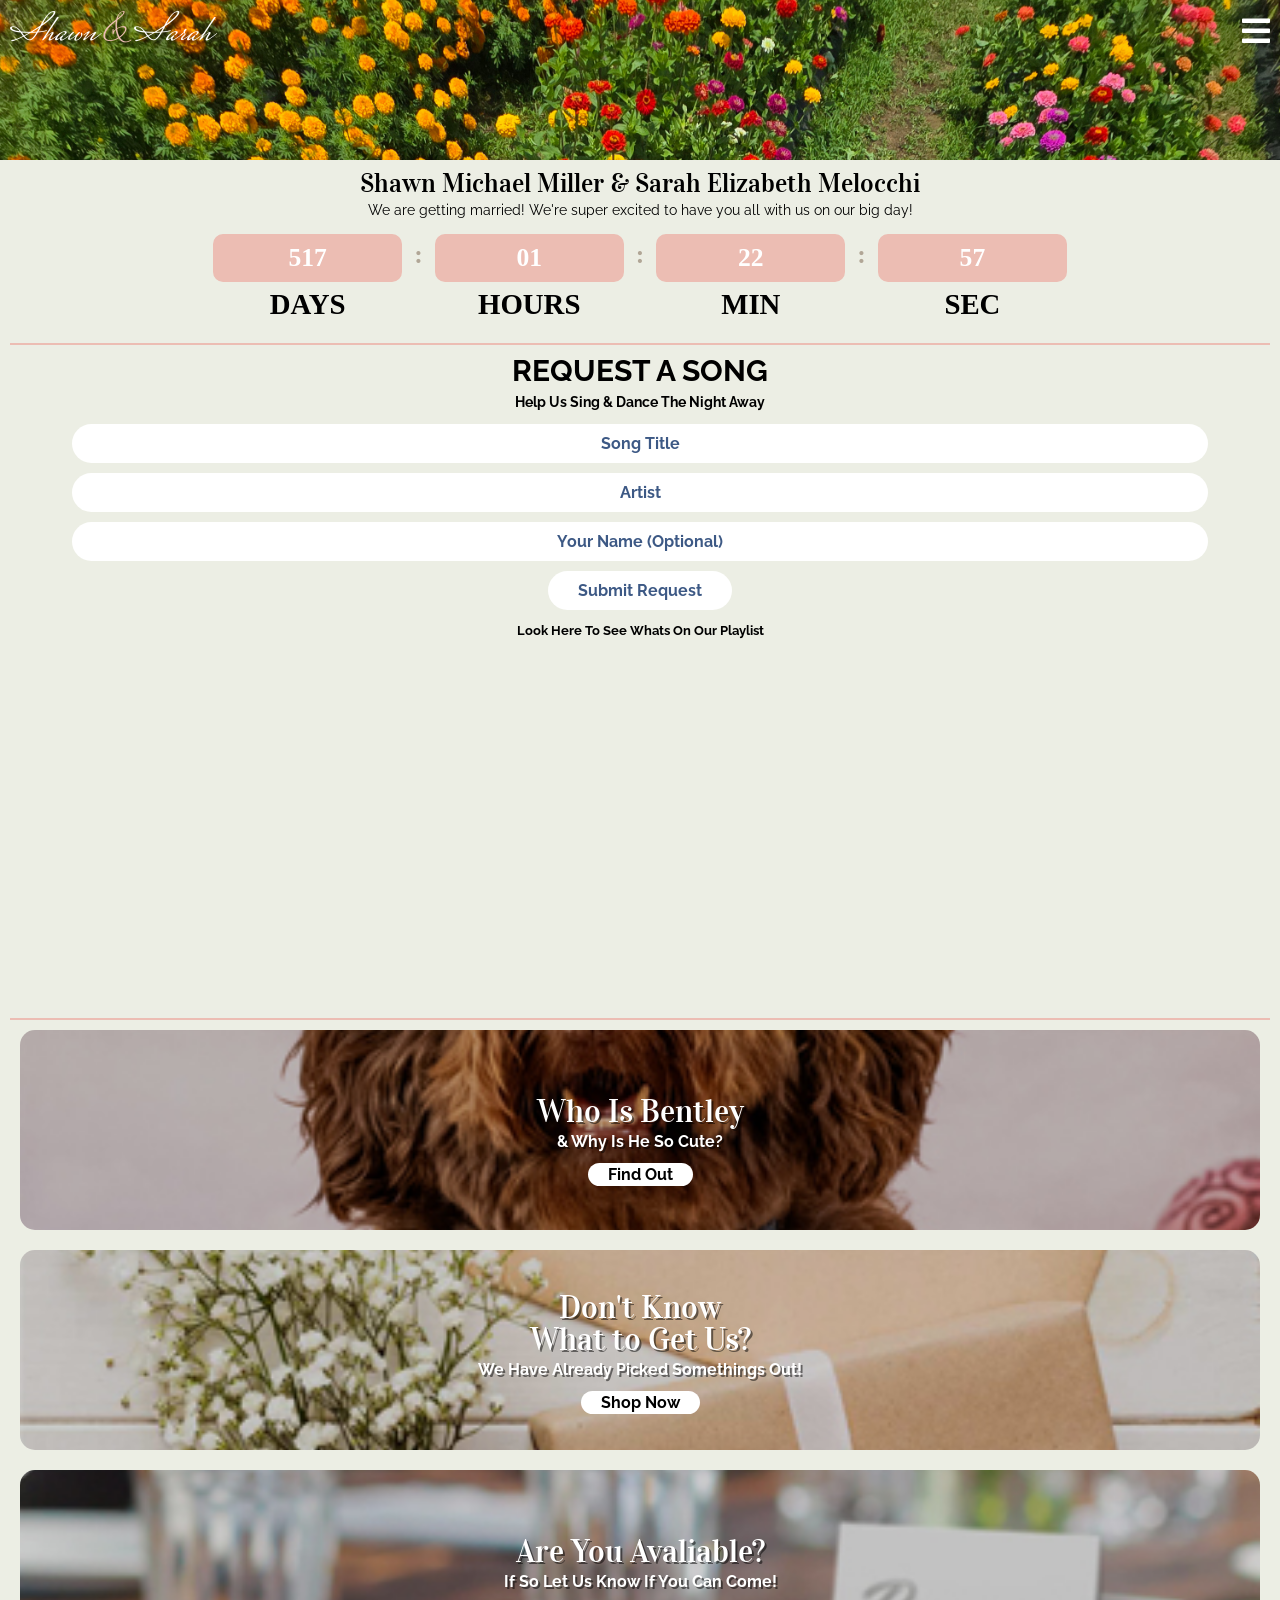
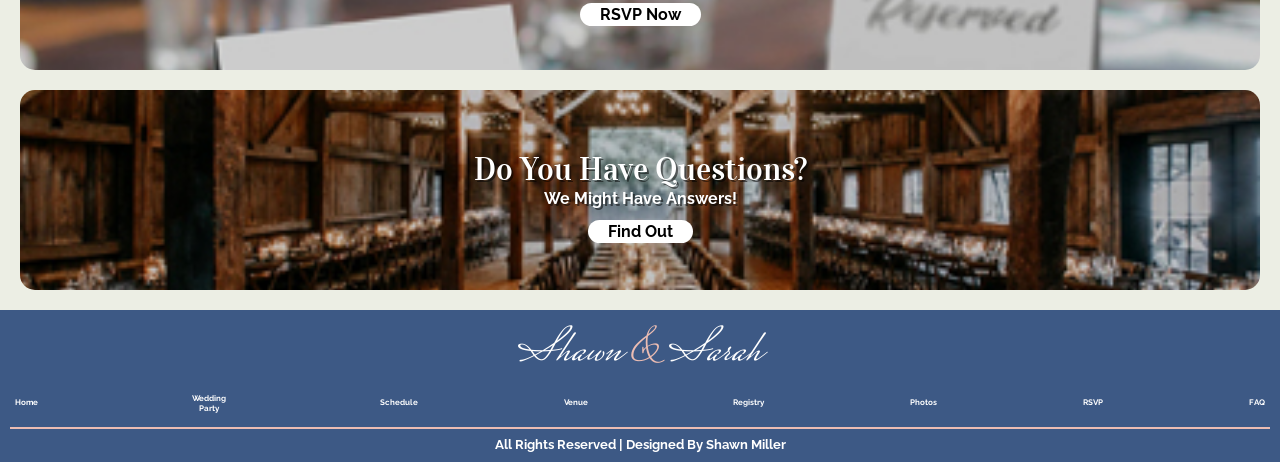
==== commit f7c6255c: "8/26 Night update" ====
--- a/index.html
+++ b/index.html
@@ -15,6 +15,8 @@
 <link rel="preconnect" href="https://fonts.googleapis.com">
 <link rel="preconnect" href="https://fonts.gstatic.com" crossorigin>
 <link href="https://fonts.googleapis.com/css2?family=Mrs+Saint+Delafield&family=Raleway:ital,wght@0,100..900;1,100..900&family=Vidaloka&display=swap" rel="stylesheet">
+<link rel="stylesheet" href="https://ka-p.webawesome.com/kit/b9bfcf2dca544e85/webawesome@3.12.0/styles/webawesome.css">
+<script type="module" src="https://ka-p.webawesome.com/kit/b9bfcf2dca544e85/webawesome@3.12.0/webawesome.loader.js"></script>
 <script src="js/jquery-3.5.1.min.js"></script>
 </head>
 
@@ -237,14 +239,14 @@
 
   <nav id="footernav">
   <ul>
-    <li><a href="index.html">Home</a></li>
-    <li class="weddingpartylink"><a href="weddingparty.html">Wedding Party</a></li>
-    <li><a href="schedule.html">Schedule</a></li>
-    <li><a href="venue.html">Venue</a></li>
-    <li><a href="registry.html">Registry</a></li>
-    <li><a href="photos.html">Photos</a></li>
-    <li><a href="rsvp.html">RSVP</a></li>
-    <li><a href="faq.html">FAQ</a></li>
+    <li><a href="index.html"> <wa-icon name="house"></wa-icon> Home</a></li>
+    <li class="weddingpartylink"><a href="weddingparty.html"> <wa-icon name="champagne-glasses"></wa-icon> Wedding Party</a></li>
+    <li><a href="schedule.html"> <wa-icon name="calendar-check"></wa-icon> Schedule</a></li>
+    <li><a href="venue.html"> <wa-icon name="location-dot"></wa-icon> Venue</a></li>
+    <li><a href="registry.html"> <wa-icon name="gift"></wa-icon> Registry</a></li>
+    <li><a href="photos.html"> <wa-icon name="image"></wa-icon> Photos</a></li>
+    <li><a href="rsvp.html"> <wa-icon name="envelope"></wa-icon> RSVP</a></li>
+    <li><a href="faq.html"> <wa-icon name="circle-question"></wa-icon> FAQ</a></li>
   </ul>
   </nav><!--ends mobile2-->
 
--- a/css/styles.css
+++ b/css/styles.css
@@ -23,37 +23,38 @@
 }
 */
 
+
+/*Stuff That Is Good
+-Home Page 
+(Good for now)
+–Registry Page
+(Good for now)
+*/
+
 /*Stuff To Work On
 - ALL Pages
 (Footer link images add some)
 
--Home Page 
-(Good for now)
-
 -Wedding Party Page
-(•Add Images and names of People)
+*Needs done at a later date (•Add Images and names of People)
 
 -Schedule Page
-(•Update Actural Schedule and descriptions)
+*Needs done at a later date (•Update Actural Schedule and descriptions)
 
 -Venue Page
 (•Build Whole Page Out)
 
-–Registry Page
-(•Add Walamrt Link & any more stores if needed)
-
 -Photos Page
 (•Build Whole Page Out)
 
 -RSVP page
-(•RSVP needs some fixing up centering & spacing
-•Add Cookie Request to RSVP page)
+(•RSVP & cookie requests need some fixing up centering & spacing)
 
 -FAQ Page
-(•Add Actual Questions & Answers)
+*Needs done at a later date (•Add Actual Questions & Answers)
 
 -Bentley Page
-(•Update page with more details)
+*Needs done at a later date (•Update page with more details)
 */
 
 
@@ -416,7 +417,7 @@
   font-optical-sizing: auto;
   font-weight: bold;
   font-style: normal;
-  font-size: .6em;
+  font-size: .5em;
   padding-bottom: 15px;
 }
 #footernav ul{
@@ -426,8 +427,15 @@
   margin: 0px 5px;
 }
 
+#footernav wa-icon{
+  font-size: 2em;
+  color: #fff;
+  margin-bottom: 5px;
+  
+}
+
 #footernav .weddingpartylink{
-width: 40px;
+width: 50px;
 }
 
 #footernav a:link, #footernav a:active, #footernav a:visited{
@@ -854,9 +862,6 @@
   max-height: 100%;
   width: 90%
   margin: 0px auto;
-  
-
-
 }
 
 /*ends schedule page*/
@@ -988,6 +993,21 @@
   font-style: normal;
   font-size: .8em;
   text-align: center;
+}
+
+ #error-msg {
+  color: red;
+  font-family: "Raleway", sans-serif;
+  font-optical-sizing: auto;
+  font-weight: bold;
+  font-style: normal;
+  font-size: .8em;
+  text-align: center;
+  padding-top: 10px;
+}
+
+#welcome-name{
+  font-size: 1.2em;
 }
 
 
@@ -1095,6 +1115,32 @@
   border: none;
   border-radius: 4px;
   cursor: pointer;
+}
+
+.cookie-container {
+ max-width: 500px;
+  margin: 20px 20px;
+  padding: 20px;
+  border: 1px solid #ddd;
+  border-radius: 8px;
+  font-family: sans-serif;
+  text-align: center;
+  box-shadow: 0 4px 10px rgba(0,0,0,0.1);
+}
+
+.cookie-container input[type="text"],
+.cookie-container textarea {
+  font-family: "Raleway", sans-serif;
+}
+
+.cookie-container p {
+  font-family: "Raleway", sans-serif;
+  font-optical-sizing: auto;
+  font-weight: bold;
+  font-style: normal;
+  font-size: .8em;
+  text-align: center;
+  line-height: 1.3em;
 }
 
 /*Ends RSVP Page*/
